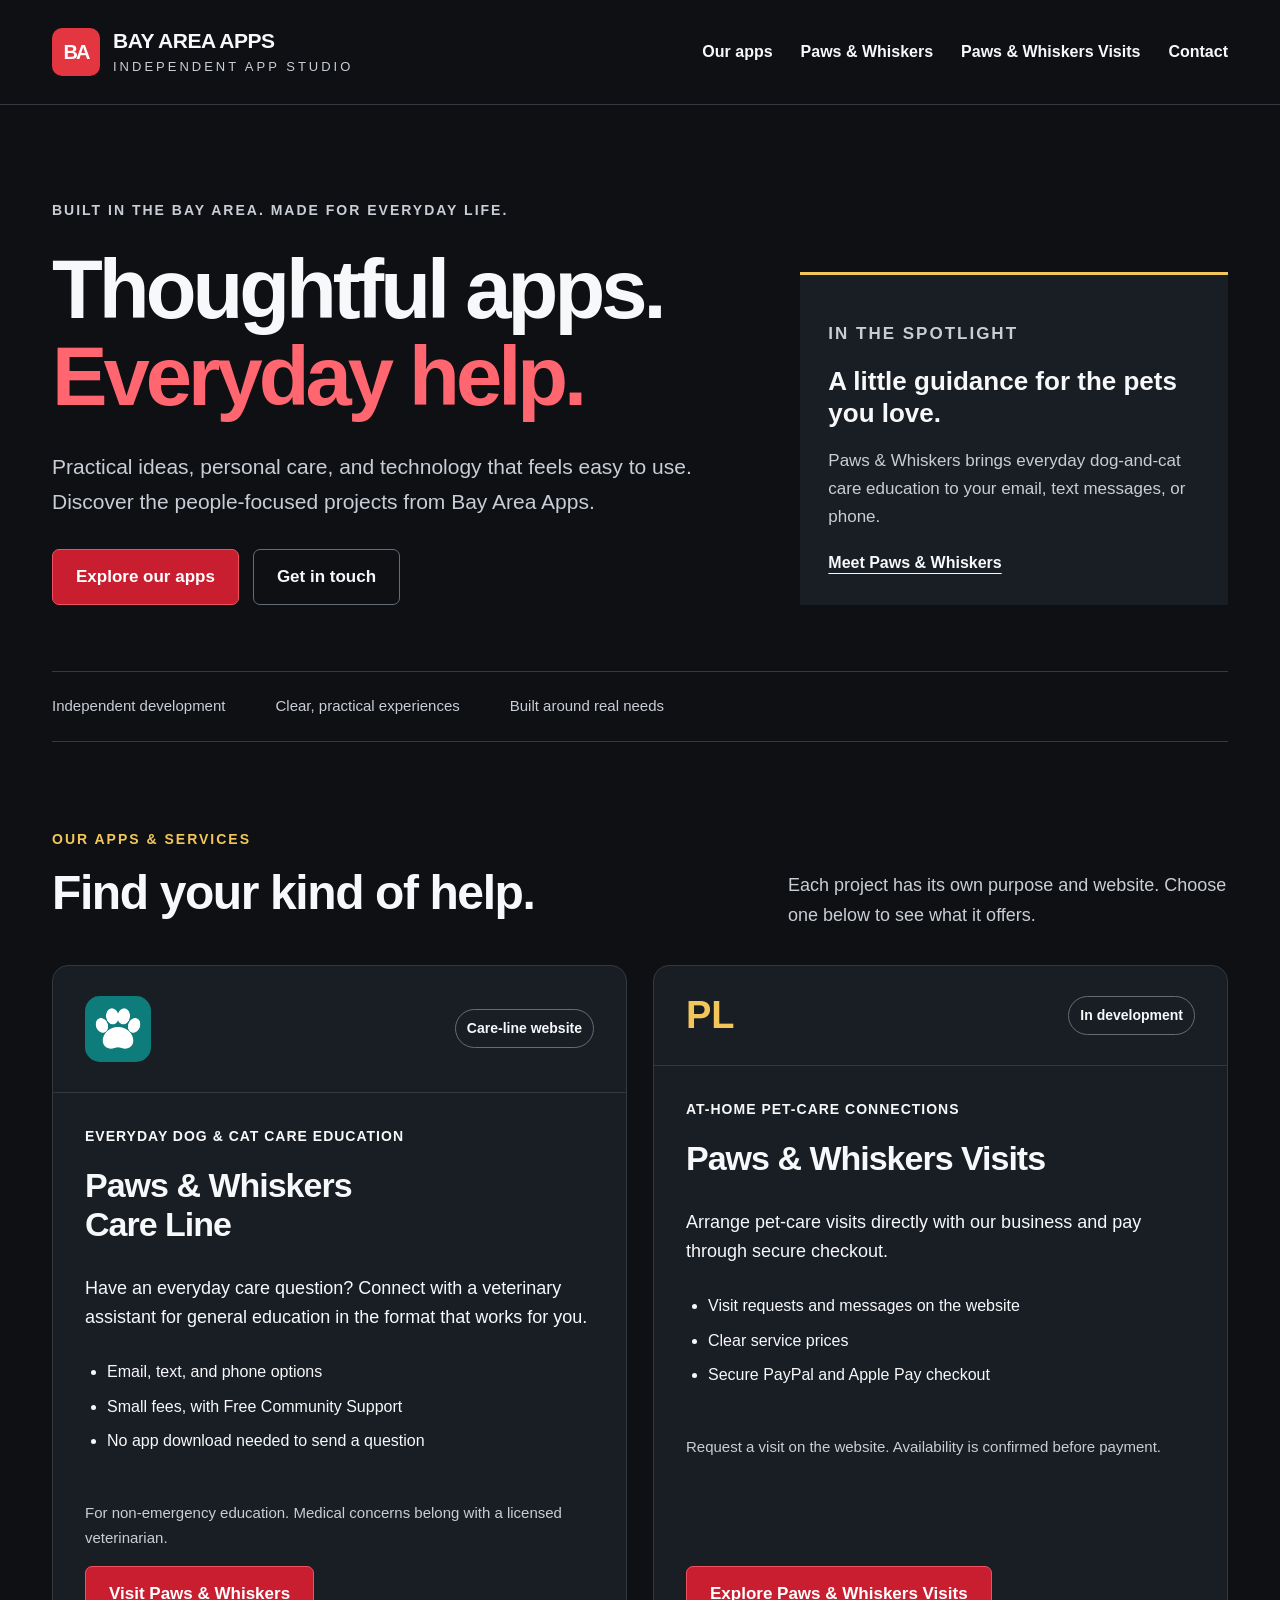
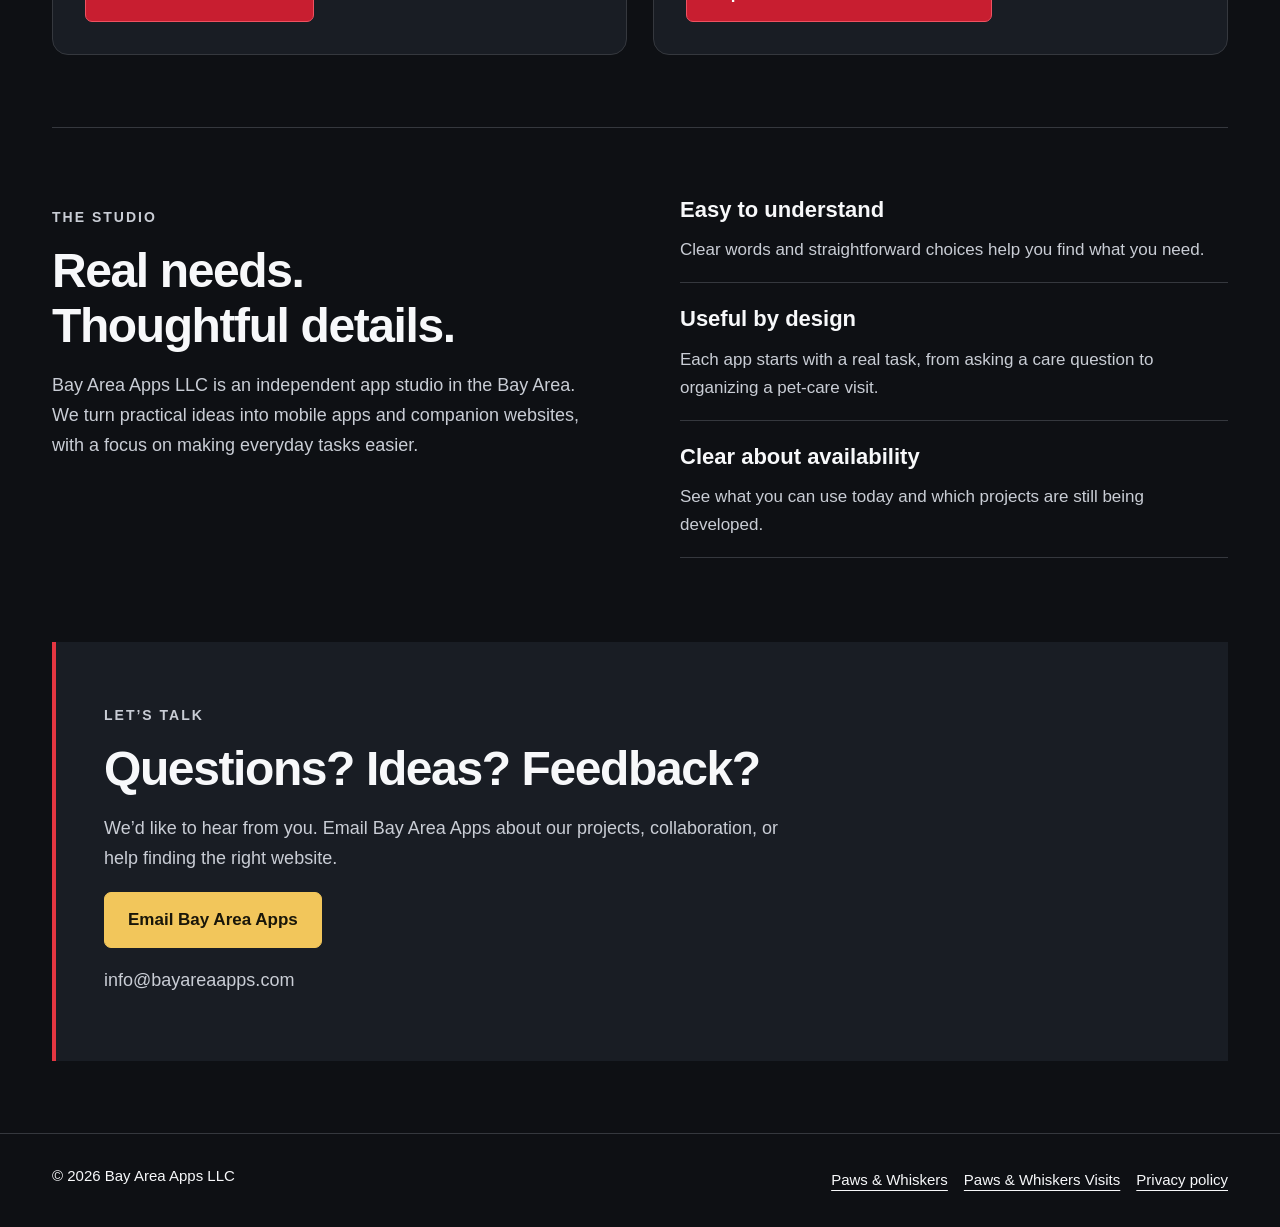
==== index.html @ 67066267 "Theme Paws and Whiskers sites and add private visit requests" ====
<!doctype html>
<html lang="en"><head><meta charset="utf-8"><meta name="viewport" content="width=device-width,initial-scale=1"><title>Bay Area Apps | Thoughtful Apps. Everyday Help.</title><meta name="description" content="Discover Bay Area Apps: Paws & Whiskers Care Line for everyday pet-care education and Paws &amp; Whiskers Visits, our at-home pet-care service."><link rel="canonical" href="https://bayareaapps.com/"><meta property="og:title" content="Bay Area Apps — Thoughtful Apps. Everyday Help."><meta property="og:description" content="Explore Paws & Whiskers Care Line and Paws &amp; Whiskers Visits."><meta property="og:type" content="website"><meta property="og:url" content="https://bayareaapps.com/"><meta name="theme-color" content="#0e1014"><link rel="stylesheet" href="/assets/studio.css"><script async src="https://www.googletagmanager.com/gtag/js?id=AW-16932498498"></script><script>window.dataLayer=window.dataLayer||[];function gtag(){dataLayer.push(arguments);}gtag('js',new Date());gtag('config','AW-16932498498');</script><script async src="https://pagead2.googlesyndication.com/pagead/js/adsbygoogle.js?client=ca-pub-4065093972696595" crossorigin="anonymous"></script><link rel="stylesheet" href="/assets/brand-colors.css"></head>
<body><a class="skip" href="#main">Skip to content</a><header class="top"><div class="container"><nav class="nav" aria-label="Main navigation"><a class="logo" href="/" aria-label="Bay Area Apps home"><span class="mark" aria-hidden="true">BA</span><span>BAY AREA APPS<small>INDEPENDENT APP STUDIO</small></span></a><button class="menu" type="button" aria-expanded="false" aria-controls="main-links">Menu</button><div class="navlinks" id="main-links"><a href="#apps">Our apps</a><a href="/paws-whiskers/">Paws &amp; Whiskers</a><a href="/petassist-local/">Paws &amp; Whiskers Visits</a><a href="#contact">Contact</a></div></nav></div></header>
<main id="main" class="container"><section class="hero"><div><p class="kicker">Built in the Bay Area. Made for everyday life.</p><h1>Thoughtful apps.<br><span>Everyday help.</span></h1><p class="intro">Practical ideas, personal care, and technology that feels easy to use. Discover the people-focused projects from Bay Area Apps.</p><div class="actions"><a class="button" href="#apps">Explore our apps</a><a class="button outline" href="#contact">Get in touch</a></div></div><aside class="hero-note"><p class="kicker">In the spotlight</p><h2>A little guidance for the pets you love.</h2><p>Paws &amp; Whiskers brings everyday dog-and-cat care education to your email, text messages, or phone.</p><a href="/paws-whiskers/">Meet Paws &amp; Whiskers</a></aside></section>
<div class="band" aria-label="Studio focus"><span>Independent development</span><span>Clear, practical experiences</span><span>Built around real needs</span></div>
<section class="section" id="apps"><div class="heading"><div><p class="kicker">Our apps &amp; services</p><h2>Find your kind of help.</h2></div><p>Each project has its own purpose and website. Choose one below to see what it offers.</p></div><div class="projects">
<article class="project"><div class="project-top"><img src="/paws-whiskers-icon.png" alt="" width="66" height="66"><span class="badge">Care-line website</span></div><div class="project-body"><p class="category">Everyday dog &amp; cat care education</p><h3>Paws &amp; Whiskers<br>Care Line</h3><p>Have an everyday care question? Connect with a veterinary assistant for general education in the format that works for you.</p><ul><li>Email, text, and phone options</li><li>Small fees, with Free Community Support</li><li>No app download needed to send a question</li></ul><p class="note">For non-emergency education. Medical concerns belong with a licensed veterinarian.</p><a class="button" href="/paws-whiskers/">Visit Paws &amp; Whiskers</a></div></article>
<article class="project green"><div class="project-top"><span class="project-number" aria-hidden="true">PL</span><span class="badge">In development</span></div><div class="project-body"><p class="category">At-home pet-care connections</p><h3>Paws &amp; Whiskers Visits</h3><p>Arrange pet-care visits directly with our business and pay through secure checkout.</p><ul><li>Visit requests and messages on the website</li><li>Clear service prices</li><li>Secure PayPal and Apple Pay checkout</li></ul><p class="note">Request a visit on the website. Availability is confirmed before payment.</p><a class="button" href="/petassist-local/">Explore Paws &amp; Whiskers Visits</a></div></article>
</div></section>
<section class="about" id="studio"><div><p class="kicker">The studio</p><h2>Real needs.<br>Thoughtful details.</h2><p>Bay Area Apps LLC is an independent app studio in the Bay Area. We turn practical ideas into mobile apps and companion websites, with a focus on making everyday tasks easier.</p></div><div><div class="principle"><h3>Easy to understand</h3><p>Clear words and straightforward choices help you find what you need.</p></div><div class="principle"><h3>Useful by design</h3><p>Each app starts with a real task, from asking a care question to organizing a pet-care visit.</p></div><div class="principle"><h3>Clear about availability</h3><p>See what you can use today and which projects are still being developed.</p></div></div></section>
<section class="contact" id="contact"><p class="kicker">Let’s talk</p><h2>Questions? Ideas? Feedback?</h2><p>We’d like to hear from you. Email Bay Area Apps about our projects, collaboration, or help finding the right website.</p><a class="button light" href="mailto:info@bayareaapps.com">Email Bay Area Apps</a><p>info@bayareaapps.com</p></section></main>
<footer><div class="container foot"><span>© 2026 Bay Area Apps LLC</span><nav aria-label="Footer navigation"><a href="/paws-whiskers/">Paws &amp; Whiskers</a><a href="/petassist-local/">Paws &amp; Whiskers Visits</a><a href="/privacy/">Privacy policy</a></nav></div></footer>
<script>const menu=document.querySelector('.menu'),links=document.querySelector('.navlinks');menu.addEventListener('click',()=>{const open=links.classList.toggle('open');menu.setAttribute('aria-expanded',String(open));});links.addEventListener('click',e=>{if(e.target.closest('a')){links.classList.remove('open');menu.setAttribute('aria-expanded','false');}});document.addEventListener('keydown',e=>{if(e.key==='Escape'&&links.classList.contains('open')){links.classList.remove('open');menu.setAttribute('aria-expanded','false');menu.focus();}});</script></body></html>
---- assets/studio.css ----
*{box-sizing:border-box}html{scroll-behavior:smooth;scroll-padding-top:30px}body{margin:0;background:#0e1014;color:#f7f8fa;font-family:Arial,Helvetica,sans-serif;font-size:18px;line-height:1.65}a{color:inherit;text-underline-offset:5px}a:focus-visible,button:focus-visible{outline:3px solid #f2c65b;outline-offset:5px}button{font:inherit}.skip{position:absolute;top:-100px;left:20px;padding:12px;background:#fff;color:#111;z-index:20}.skip:focus{top:12px}.container{max-width:1240px;margin:auto;padding:0 32px}.top{border-bottom:1px solid #35383e}.nav{display:flex;align-items:center;justify-content:space-between;gap:28px;min-height:104px}.logo{display:flex;align-items:center;gap:13px;text-decoration:none;font-weight:800;font-size:21px;line-height:1.15;letter-spacing:-.5px}.mark{display:grid;place-items:center;background:#e43641;color:white;width:48px;height:48px;border-radius:10px;letter-spacing:-2px;font-size:20px}.logo small{display:block;font-size:13px;font-weight:400;letter-spacing:3px;margin-top:6px;color:#c9cdd5}.navlinks{display:flex;align-items:center;gap:28px}.navlinks a{font-size:16px;font-weight:700;padding:10px 0;text-decoration:none}.navlinks a:hover{text-decoration:underline}.menu{display:none;color:white;border:1px solid #777;background:transparent;border-radius:7px;padding:8px 16px;min-height:48px}.hero{padding:80px 0 66px;display:grid;grid-template-columns:1.6fr 1fr;gap:64px;align-items:end}.kicker{font-size:14px;letter-spacing:2px;text-transform:uppercase;font-weight:700;color:#f2c65b}.hero h1{font-size:clamp(48px,6.5vw,88px);line-height:1.04;letter-spacing:-4px;margin:25px 0 30px;font-weight:800}.hero h1 span{color:#ff6670}.intro{font-size:21px;max-width:670px;color:#c9cdd5}.button{display:inline-flex;justify-content:center;align-items:center;min-height:52px;padding:13px 23px;border-radius:7px;background:#c81e30;color:white;text-decoration:none;font-size:17px;font-weight:700;border:1px solid #ee5261}.button:hover{background:#ac1929}.button.light{background:#f2c65b;border-color:#f2c65b;color:#191609}.button.outline{border-color:#656c79;background:transparent;color:white}.actions{display:flex;flex-wrap:wrap;gap:14px;margin-top:30px}.hero-note{padding:28px;border-top:3px solid #f2c65b;background:#191d24}.hero-note h2{font-size:26px;line-height:1.25;margin:14px 0}.hero-note p{color:#c9cdd5;font-size:17px}.hero-note a{font-size:16px;font-weight:700}.band{display:flex;gap:22px 50px;flex-wrap:wrap;border-top:1px solid #35383e;border-bottom:1px solid #35383e;padding:22px 0;color:#c9cdd5;font-size:15px}.section{padding:72px 0}.heading{display:flex;justify-content:space-between;align-items:end;gap:36px;margin-bottom:34px}.heading h2,.about h2,.contact h2{font-size:clamp(32px,4vw,48px);letter-spacing:-1.4px;line-height:1.15;margin:10px 0}.heading>p{max-width:440px;color:#c9cdd5;font-size:18px;margin:0}.projects{display:grid;grid-template-columns:1fr 1fr;gap:26px}.project{border-radius:16px;overflow:hidden;display:flex;flex-direction:column;color:#172c45;background:#eff5fc;border:1px solid #91a6c1}.project.green{background:#edf7f0;color:#183d32;border-color:#90b5a1}.project-top{padding:30px 32px;display:flex;align-items:center;justify-content:space-between;gap:20px;border-bottom:1px solid #bbcadd}.project-top img{width:66px;height:66px;border-radius:15px}.project-number{font-size:38px;font-weight:800;line-height:1}.badge{font-size:14px;font-weight:700;padding:7px 11px;border:1px solid #8097b2;border-radius:24px}.project-body{padding:32px;display:flex;flex:1;flex-direction:column}.project-body h3{font-size:34px;letter-spacing:-1px;line-height:1.15;margin:0 0 12px}.project-body .category{font-size:14px;font-weight:700;letter-spacing:1px;text-transform:uppercase;margin:0 0 18px}.project-body p{font-size:18px}.project-body ul{padding-left:22px;margin:0 0 24px}.project-body li{margin:8px 0;font-size:16px}.project .button{margin-top:auto;background:#173e66;border-color:#173e66;align-self:flex-start}.project.green .button{background:#195a45;border-color:#195a45}.project .note{font-size:15px}.about{padding:64px 0;border-top:1px solid #35383e;display:grid;grid-template-columns:1fr 1fr;gap:80px}.about p{color:#c9cdd5}.principle{border-bottom:1px solid #35383e;padding:18px 0}.principle:first-child{padding-top:0}.principle h3{margin:0 0 8px;font-size:22px}.principle p{margin:0;font-size:17px}.contact{padding:48px;background:#191d24;border-left:4px solid #e43641;margin:20px 0 72px}.contact p{color:#c9cdd5;max-width:700px}.contact a{overflow-wrap:anywhere}footer{border-top:1px solid #35383e;padding:30px 0;font-size:15px;color:#c9cdd5}.foot{display:flex;justify-content:space-between;gap:24px;flex-wrap:wrap}.foot nav{display:flex;gap:16px;flex-wrap:wrap}.foot a{padding:4px 0}@media(max-width:900px){.hero{grid-template-columns:1fr;gap:28px;padding:50px 0}.hero-note{max-width:620px}.hero h1{letter-spacing:-2px}.heading,.about{display:block}.heading>p{margin-top:18px}.about>div+div{margin-top:32px}.navlinks{gap:16px}.navlinks a{font-size:15px}}@media(max-width:680px){.container{padding:0 22px}.nav{min-height:90px;flex-wrap:wrap;gap:16px;padding:18px 0}.menu{display:block}.navlinks{display:none;width:100%;flex-direction:column;align-items:stretch}.navlinks.open{display:flex}.navlinks a{padding:12px;font-size:18px;border-top:1px solid #35383e}.hero h1{font-size:48px}.intro{font-size:19px}.projects{grid-template-columns:1fr}.heading h2{font-size:36px}.project-top,.project-body{padding:24px}.project-body h3{font-size:30px}.section{padding:48px 0}.contact{padding:28px;margin-bottom:40px}.band{gap:12px 24px}.logo{font-size:19px}.hero-note{padding:24px}.button{width:100%;text-align:center}.foot{display:block}.foot nav{margin-top:18px}}@media(prefers-reduced-motion:reduce){html{scroll-behavior:auto}}@media(forced-colors:active){.button,.project,.hero-note{border:1px solid CanvasText}}
---- assets/brand-colors.css ----
:root{--canvas:#0e1014;--surface:#191d24;--text:#f7f8fa;--muted:#c9cdd5;--stroke:#35383e;--red:#c81e30;--red-light:#ff6670;--gold:#f2c65b}
body{background:var(--canvas);color:var(--text)}header,.top,footer,.section,.availability,.ribbon,.faq-section,.preview-section,.owner-provider,details{border-color:var(--stroke)}header,footer{background:var(--canvas);color:var(--text)}.label,.eyebrow,.kicker,.step,.number,.feature .step{color:var(--gold)}.hero h1 span,.intro-section h1 em{color:var(--red-light)}.brand small,.hero p,.intro-section p,.option p,.faq-section p,.sister p,.feature p,.ribbon,.availability,.note,.phone-mini{color:var(--muted)}.button,.project .button,.project.green .button{background:var(--red);border-color:#ee5261;color:white}.button:hover{background:#ac1929}.button.secondary,.button.outline{background:transparent;color:var(--text);border-color:#656c79}.button.light{background:var(--gold);border-color:var(--gold);color:#191609}.care-card,.hero-card,.feature,.option,.community,.sister,.phone,.phone-panel,.media-box,.flow li,.project,.project.green{background:var(--surface);color:var(--text);border-color:var(--stroke)}.care-card{border:1px solid var(--stroke);border-top:4px solid var(--gold)}.care-card .label{color:var(--gold)}.care-card .note,.care-row,.flow li p,.phone-panel p{color:var(--muted)}.care-row,.route,.project-top{border-color:var(--stroke)}.care-row strong,.route span{color:var(--gold)}.community{border-left:4px solid var(--gold)}.launch{background:var(--surface);color:var(--text);border:1px solid var(--stroke);border-top:4px solid var(--red)}.launch .label{color:var(--gold)}.visual-icon{background:#362a19;color:var(--gold)}.art-frame{border-color:var(--stroke)}.art-tag{background:var(--gold);color:#191609}.flow li .step-count{background:var(--red);color:white}.phone{border-color:var(--stroke);box-shadow:12px 14px 0 #252932}.phone-top{background:var(--stroke)}.phone-tabs button{background:var(--canvas);color:var(--text);border-color:#656c79}.phone-tabs button[aria-pressed=true]{background:var(--red);color:white}.pattern-band{background-image:radial-gradient(#f2c65b25 1.2px,transparent 1.2px)}.option{border-top-color:var(--red-light)}.project .badge{border-color:#656c79}.project.green .project-number,.project-number{color:var(--gold)}.phone-mini{color:var(--muted)!important}a:focus-visible,button:focus-visible,summary:focus-visible,input:focus-visible,select:focus-visible,textarea:focus-visible{outline:3px solid var(--gold);outline-offset:4px}input,select,textarea{font:inherit}button{cursor:pointer}button:disabled{cursor:wait;opacity:.65}
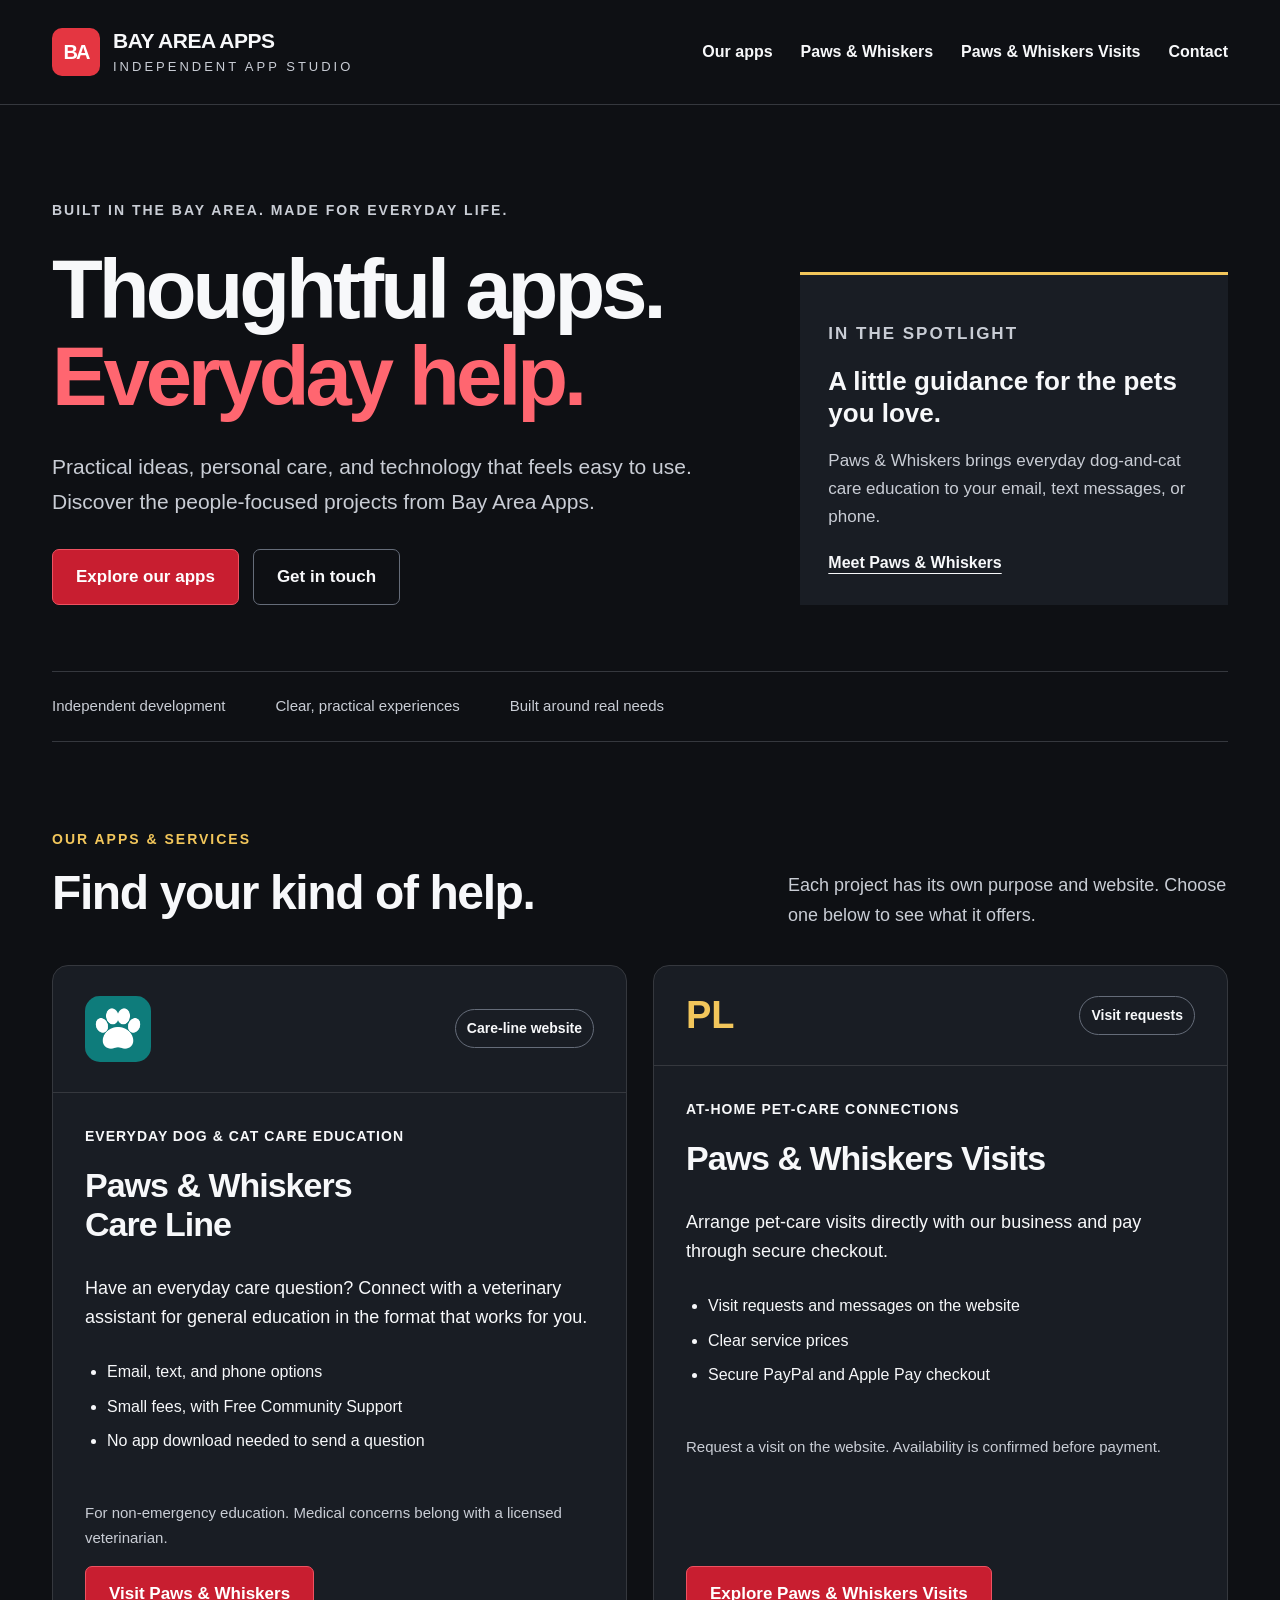
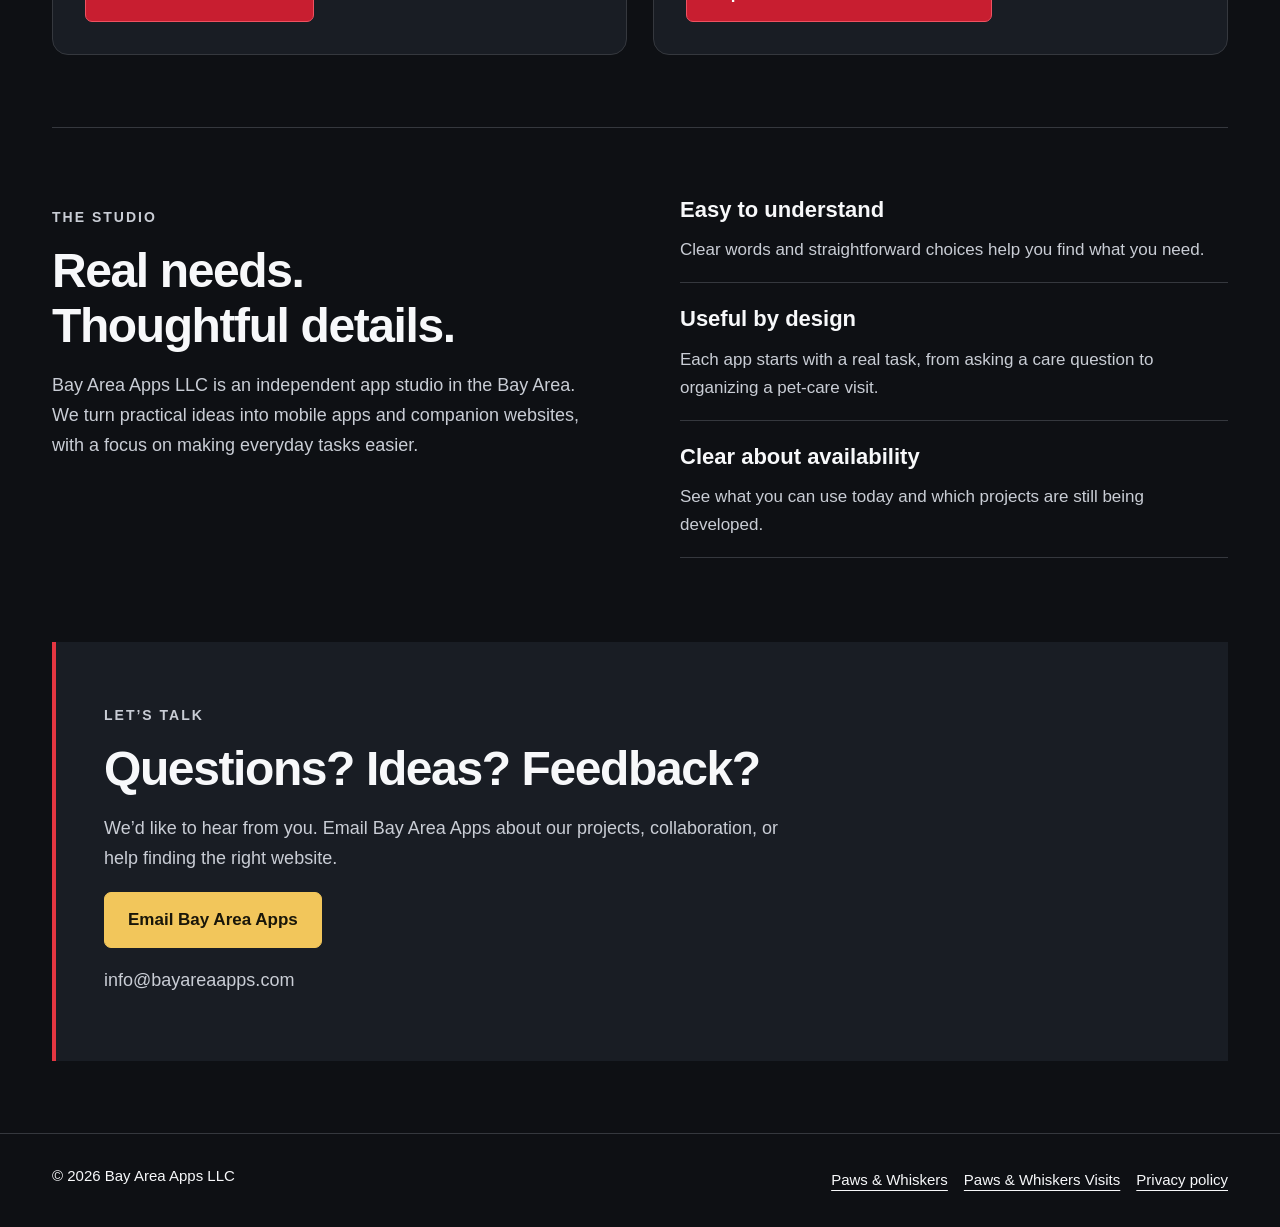
==== commit 537ce7ce: "Give Visits its own pet and home illustration" ====
--- a/index.html
+++ b/index.html
@@ -5,7 +5,7 @@
 <div class="band" aria-label="Studio focus"><span>Independent development</span><span>Clear, practical experiences</span><span>Built around real needs</span></div>
 <section class="section" id="apps"><div class="heading"><div><p class="kicker">Our apps &amp; services</p><h2>Find your kind of help.</h2></div><p>Each project has its own purpose and website. Choose one below to see what it offers.</p></div><div class="projects">
 <article class="project"><div class="project-top"><img src="/paws-whiskers-icon.png" alt="" width="66" height="66"><span class="badge">Care-line website</span></div><div class="project-body"><p class="category">Everyday dog &amp; cat care education</p><h3>Paws &amp; Whiskers<br>Care Line</h3><p>Have an everyday care question? Connect with a veterinary assistant for general education in the format that works for you.</p><ul><li>Email, text, and phone options</li><li>Small fees, with Free Community Support</li><li>No app download needed to send a question</li></ul><p class="note">For non-emergency education. Medical concerns belong with a licensed veterinarian.</p><a class="button" href="/paws-whiskers/">Visit Paws &amp; Whiskers</a></div></article>
-<article class="project green"><div class="project-top"><span class="project-number" aria-hidden="true">PL</span><span class="badge">In development</span></div><div class="project-body"><p class="category">At-home pet-care connections</p><h3>Paws &amp; Whiskers Visits</h3><p>Arrange pet-care visits directly with our business and pay through secure checkout.</p><ul><li>Visit requests and messages on the website</li><li>Clear service prices</li><li>Secure PayPal and Apple Pay checkout</li></ul><p class="note">Request a visit on the website. Availability is confirmed before payment.</p><a class="button" href="/petassist-local/">Explore Paws &amp; Whiskers Visits</a></div></article>
+<article class="project green"><div class="project-top"><span class="project-number" aria-hidden="true">PL</span><span class="badge">Visit requests</span></div><div class="project-body"><p class="category">At-home pet-care connections</p><h3>Paws &amp; Whiskers Visits</h3><p>Arrange pet-care visits directly with our business and pay through secure checkout.</p><ul><li>Visit requests and messages on the website</li><li>Clear service prices</li><li>Secure PayPal and Apple Pay checkout</li></ul><p class="note">Request a visit on the website. Availability is confirmed before payment.</p><a class="button" href="/petassist-local/">Explore Paws &amp; Whiskers Visits</a></div></article>
 </div></section>
 <section class="about" id="studio"><div><p class="kicker">The studio</p><h2>Real needs.<br>Thoughtful details.</h2><p>Bay Area Apps LLC is an independent app studio in the Bay Area. We turn practical ideas into mobile apps and companion websites, with a focus on making everyday tasks easier.</p></div><div><div class="principle"><h3>Easy to understand</h3><p>Clear words and straightforward choices help you find what you need.</p></div><div class="principle"><h3>Useful by design</h3><p>Each app starts with a real task, from asking a care question to organizing a pet-care visit.</p></div><div class="principle"><h3>Clear about availability</h3><p>See what you can use today and which projects are still being developed.</p></div></div></section>
 <section class="contact" id="contact"><p class="kicker">Let’s talk</p><h2>Questions? Ideas? Feedback?</h2><p>We’d like to hear from you. Email Bay Area Apps about our projects, collaboration, or help finding the right website.</p><a class="button light" href="mailto:info@bayareaapps.com">Email Bay Area Apps</a><p>info@bayareaapps.com</p></section></main>
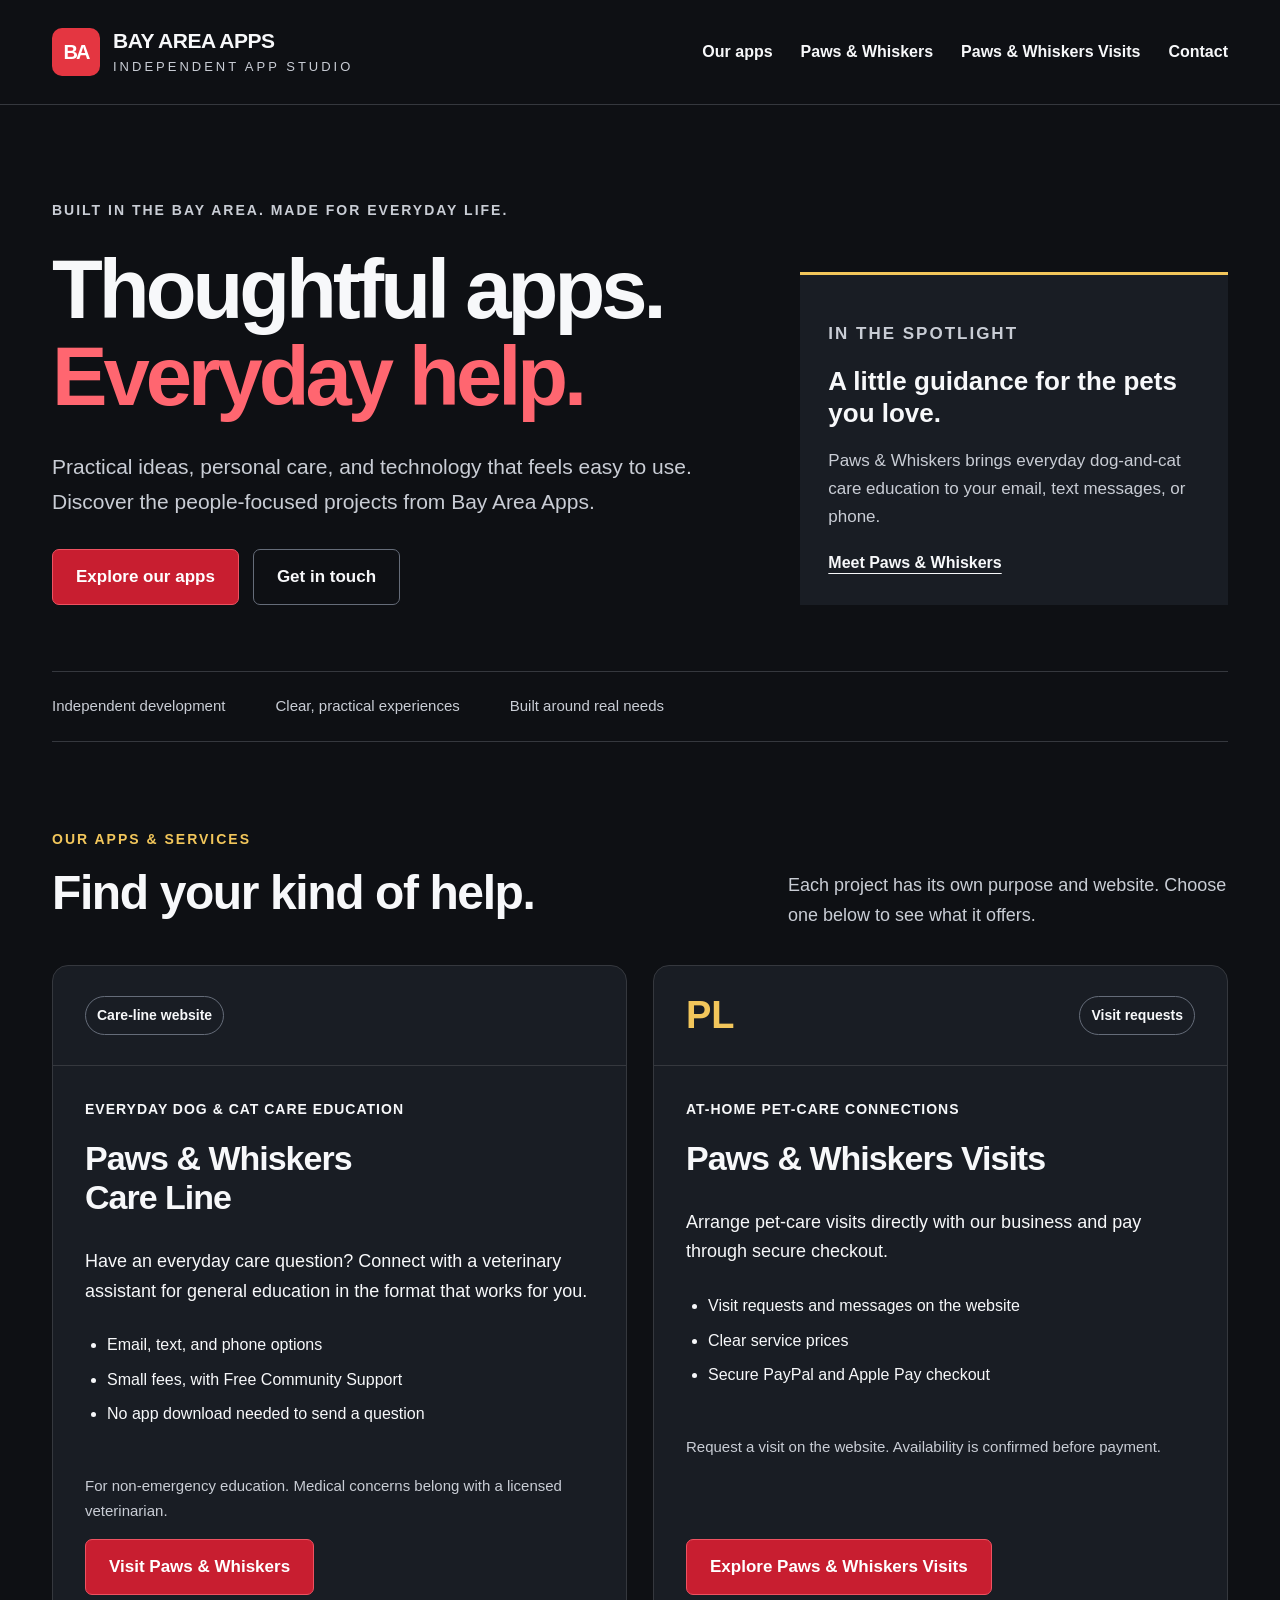
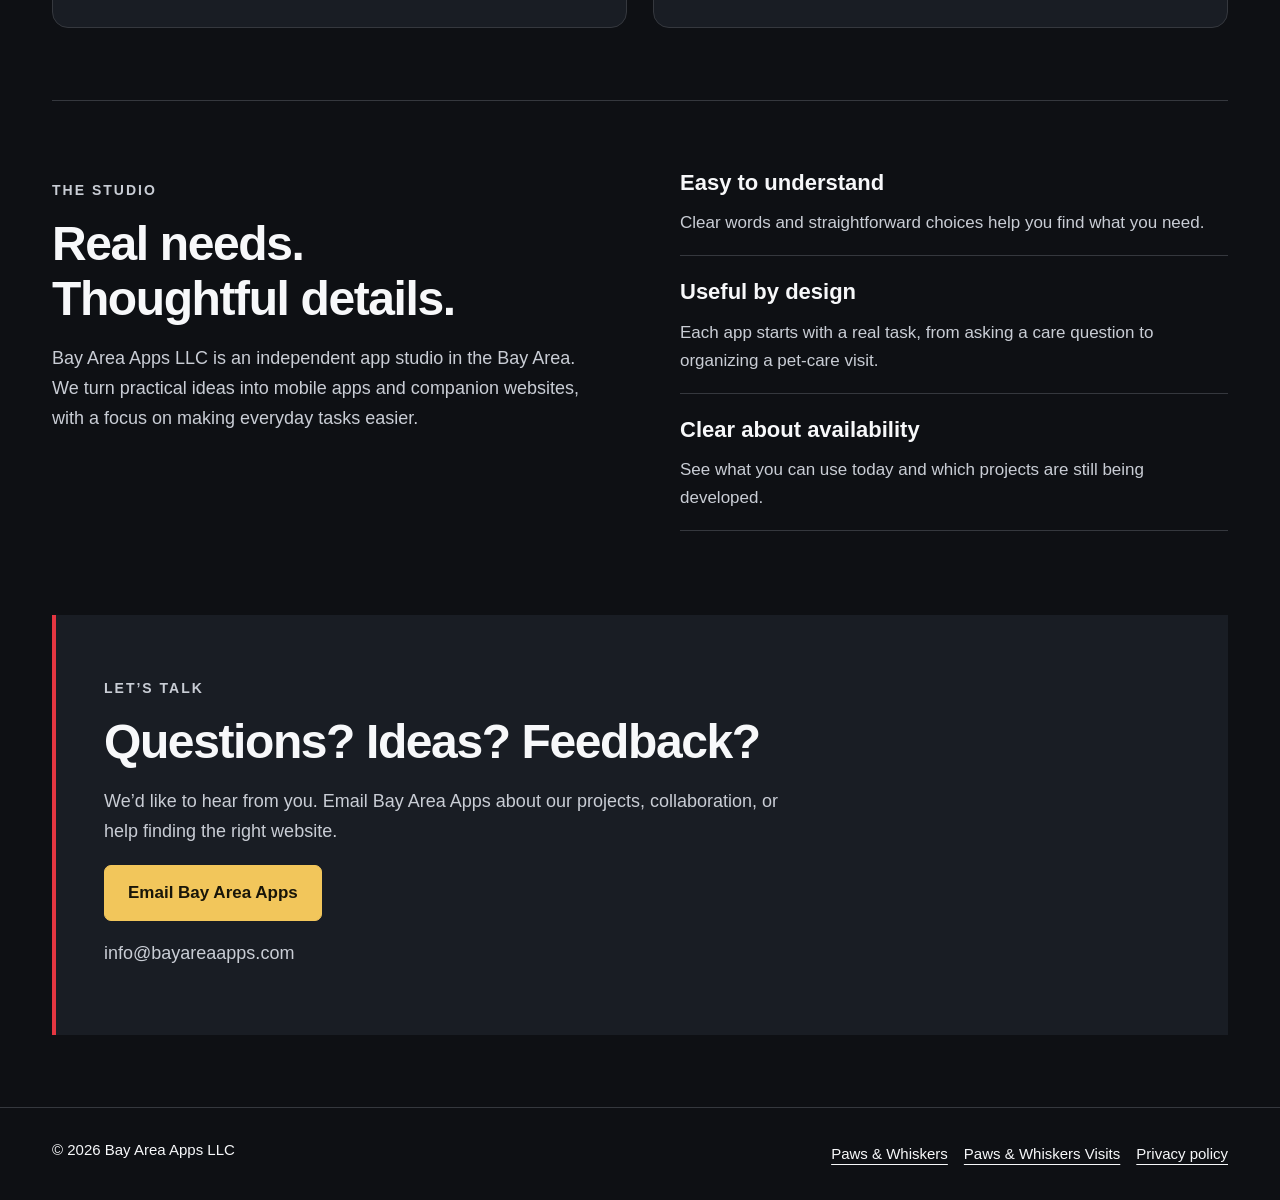
==== commit 93b99cdd: "Remove website artwork and keep text-only pet branding" ====
--- a/index.html
+++ b/index.html
@@ -4,7 +4,7 @@
 <main id="main" class="container"><section class="hero"><div><p class="kicker">Built in the Bay Area. Made for everyday life.</p><h1>Thoughtful apps.<br><span>Everyday help.</span></h1><p class="intro">Practical ideas, personal care, and technology that feels easy to use. Discover the people-focused projects from Bay Area Apps.</p><div class="actions"><a class="button" href="#apps">Explore our apps</a><a class="button outline" href="#contact">Get in touch</a></div></div><aside class="hero-note"><p class="kicker">In the spotlight</p><h2>A little guidance for the pets you love.</h2><p>Paws &amp; Whiskers brings everyday dog-and-cat care education to your email, text messages, or phone.</p><a href="/paws-whiskers/">Meet Paws &amp; Whiskers</a></aside></section>
 <div class="band" aria-label="Studio focus"><span>Independent development</span><span>Clear, practical experiences</span><span>Built around real needs</span></div>
 <section class="section" id="apps"><div class="heading"><div><p class="kicker">Our apps &amp; services</p><h2>Find your kind of help.</h2></div><p>Each project has its own purpose and website. Choose one below to see what it offers.</p></div><div class="projects">
-<article class="project"><div class="project-top"><img src="/paws-whiskers-icon.png" alt="" width="66" height="66"><span class="badge">Care-line website</span></div><div class="project-body"><p class="category">Everyday dog &amp; cat care education</p><h3>Paws &amp; Whiskers<br>Care Line</h3><p>Have an everyday care question? Connect with a veterinary assistant for general education in the format that works for you.</p><ul><li>Email, text, and phone options</li><li>Small fees, with Free Community Support</li><li>No app download needed to send a question</li></ul><p class="note">For non-emergency education. Medical concerns belong with a licensed veterinarian.</p><a class="button" href="/paws-whiskers/">Visit Paws &amp; Whiskers</a></div></article>
+<article class="project"><div class="project-top"><span class="badge">Care-line website</span></div><div class="project-body"><p class="category">Everyday dog &amp; cat care education</p><h3>Paws &amp; Whiskers<br>Care Line</h3><p>Have an everyday care question? Connect with a veterinary assistant for general education in the format that works for you.</p><ul><li>Email, text, and phone options</li><li>Small fees, with Free Community Support</li><li>No app download needed to send a question</li></ul><p class="note">For non-emergency education. Medical concerns belong with a licensed veterinarian.</p><a class="button" href="/paws-whiskers/">Visit Paws &amp; Whiskers</a></div></article>
 <article class="project green"><div class="project-top"><span class="project-number" aria-hidden="true">PL</span><span class="badge">Visit requests</span></div><div class="project-body"><p class="category">At-home pet-care connections</p><h3>Paws &amp; Whiskers Visits</h3><p>Arrange pet-care visits directly with our business and pay through secure checkout.</p><ul><li>Visit requests and messages on the website</li><li>Clear service prices</li><li>Secure PayPal and Apple Pay checkout</li></ul><p class="note">Request a visit on the website. Availability is confirmed before payment.</p><a class="button" href="/petassist-local/">Explore Paws &amp; Whiskers Visits</a></div></article>
 </div></section>
 <section class="about" id="studio"><div><p class="kicker">The studio</p><h2>Real needs.<br>Thoughtful details.</h2><p>Bay Area Apps LLC is an independent app studio in the Bay Area. We turn practical ideas into mobile apps and companion websites, with a focus on making everyday tasks easier.</p></div><div><div class="principle"><h3>Easy to understand</h3><p>Clear words and straightforward choices help you find what you need.</p></div><div class="principle"><h3>Useful by design</h3><p>Each app starts with a real task, from asking a care question to organizing a pet-care visit.</p></div><div class="principle"><h3>Clear about availability</h3><p>See what you can use today and which projects are still being developed.</p></div></div></section>
--- a/assets/brand-colors.css
+++ b/assets/brand-colors.css
@@ -1,2 +1,4 @@
 :root{--canvas:#0e1014;--surface:#191d24;--text:#f7f8fa;--muted:#c9cdd5;--stroke:#35383e;--red:#c81e30;--red-light:#ff6670;--gold:#f2c65b}
 body{background:var(--canvas);color:var(--text)}header,.top,footer,.section,.availability,.ribbon,.faq-section,.preview-section,.owner-provider,details{border-color:var(--stroke)}header,footer{background:var(--canvas);color:var(--text)}.label,.eyebrow,.kicker,.step,.number,.feature .step{color:var(--gold)}.hero h1 span,.intro-section h1 em{color:var(--red-light)}.brand small,.hero p,.intro-section p,.option p,.faq-section p,.sister p,.feature p,.ribbon,.availability,.note,.phone-mini{color:var(--muted)}.button,.project .button,.project.green .button{background:var(--red);border-color:#ee5261;color:white}.button:hover{background:#ac1929}.button.secondary,.button.outline{background:transparent;color:var(--text);border-color:#656c79}.button.light{background:var(--gold);border-color:var(--gold);color:#191609}.care-card,.hero-card,.feature,.option,.community,.sister,.phone,.phone-panel,.media-box,.flow li,.project,.project.green{background:var(--surface);color:var(--text);border-color:var(--stroke)}.care-card{border:1px solid var(--stroke);border-top:4px solid var(--gold)}.care-card .label{color:var(--gold)}.care-card .note,.care-row,.flow li p,.phone-panel p{color:var(--muted)}.care-row,.route,.project-top{border-color:var(--stroke)}.care-row strong,.route span{color:var(--gold)}.community{border-left:4px solid var(--gold)}.launch{background:var(--surface);color:var(--text);border:1px solid var(--stroke);border-top:4px solid var(--red)}.launch .label{color:var(--gold)}.visual-icon{background:#362a19;color:var(--gold)}.art-frame{border-color:var(--stroke)}.art-tag{background:var(--gold);color:#191609}.flow li .step-count{background:var(--red);color:white}.phone{border-color:var(--stroke);box-shadow:12px 14px 0 #252932}.phone-top{background:var(--stroke)}.phone-tabs button{background:var(--canvas);color:var(--text);border-color:#656c79}.phone-tabs button[aria-pressed=true]{background:var(--red);color:white}.pattern-band{background-image:radial-gradient(#f2c65b25 1.2px,transparent 1.2px)}.option{border-top-color:var(--red-light)}.project .badge{border-color:#656c79}.project.green .project-number,.project-number{color:var(--gold)}.phone-mini{color:var(--muted)!important}a:focus-visible,button:focus-visible,summary:focus-visible,input:focus-visible,select:focus-visible,textarea:focus-visible{outline:3px solid var(--gold);outline-offset:4px}input,select,textarea{font:inherit}button{cursor:pointer}button:disabled{cursor:wait;opacity:.65}
+
+.button{max-width:100%;white-space:normal;text-align:center}
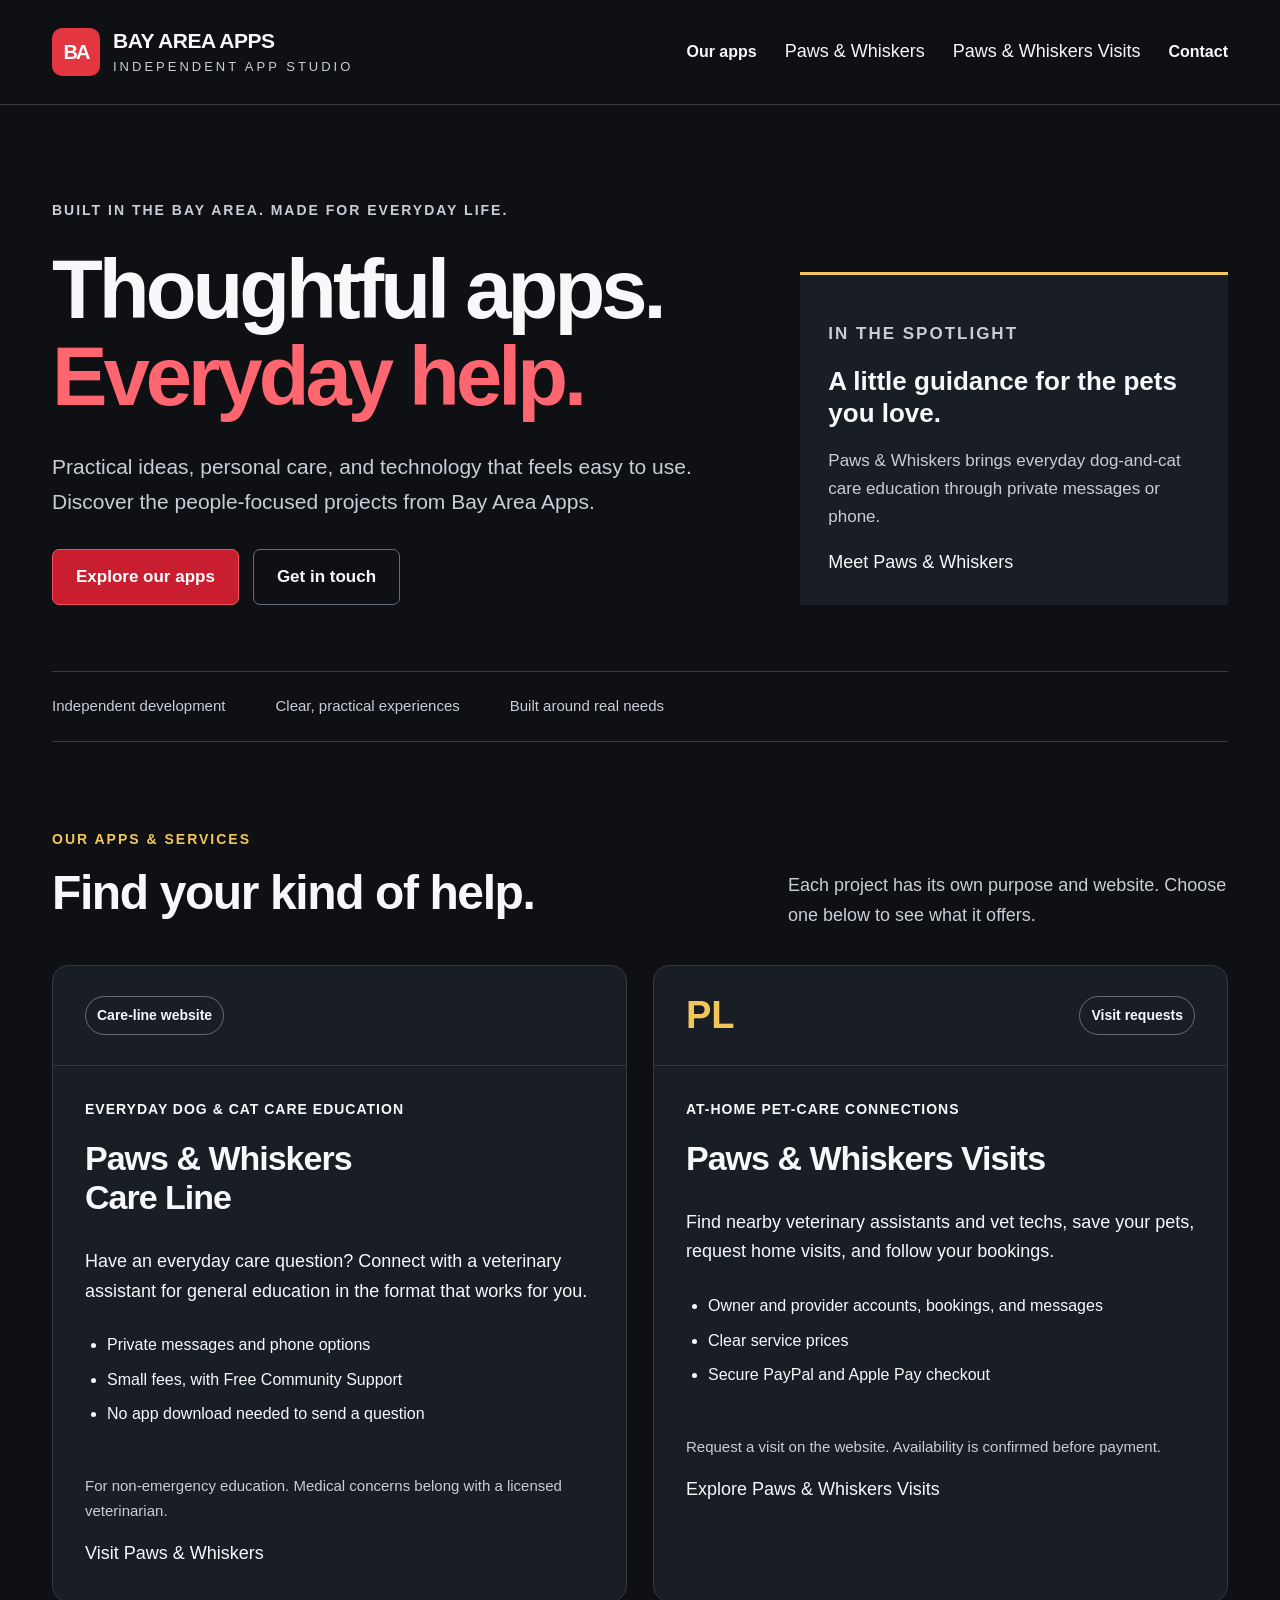
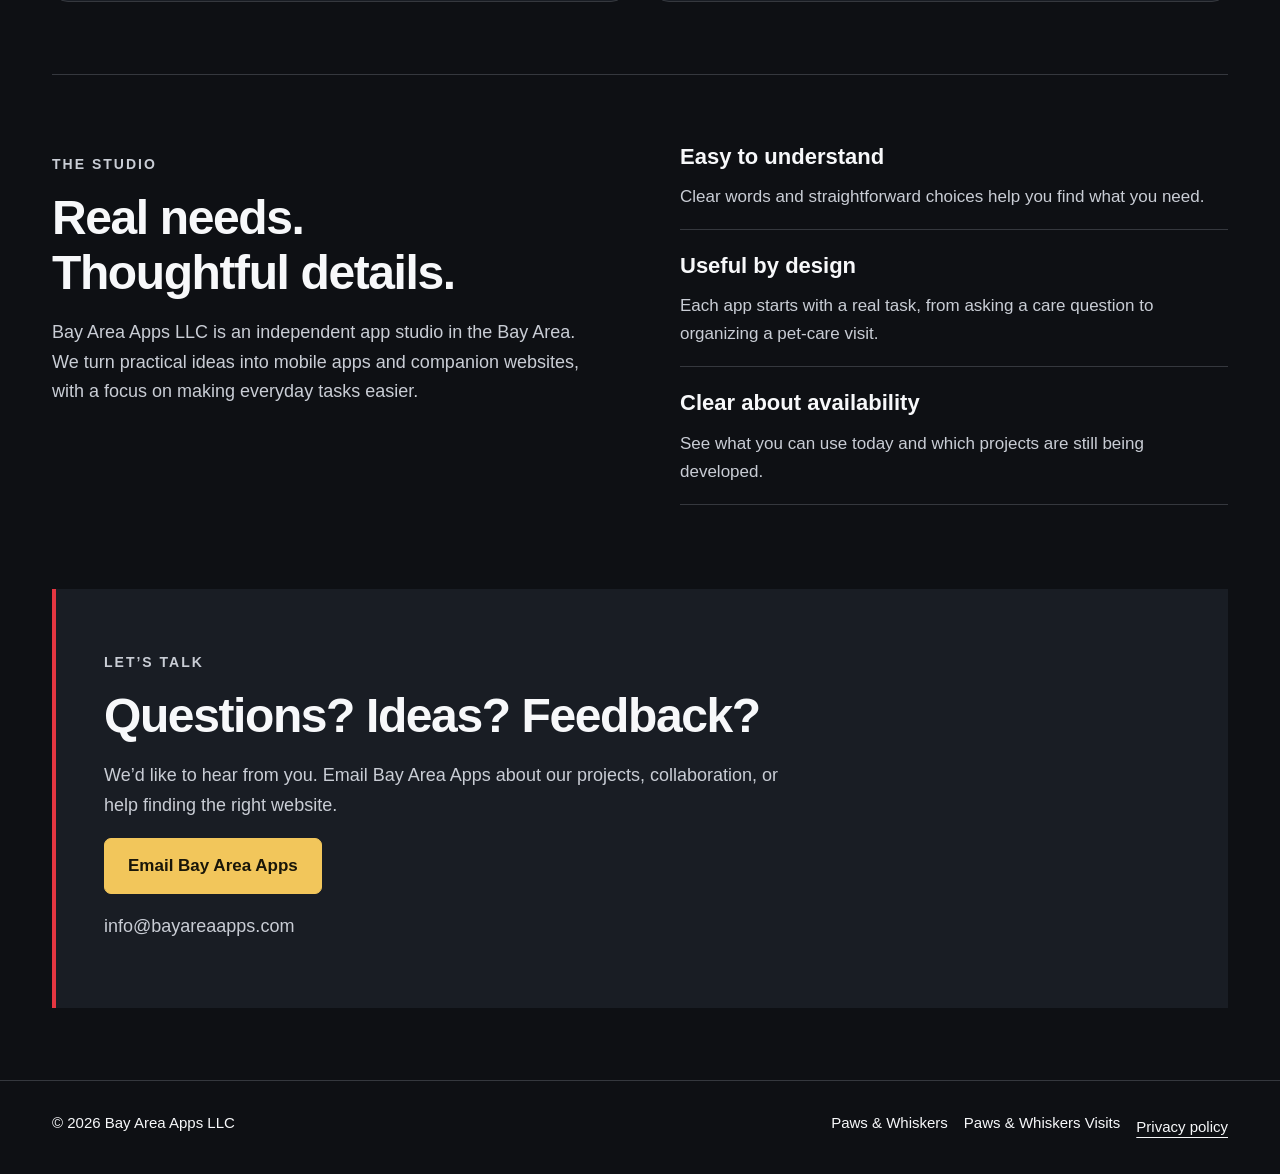
==== commit bce15a9c: "Keep company, Visits and Care Line websites independent" ====
--- a/index.html
+++ b/index.html
@@ -1,13 +1,13 @@
 <!doctype html>
 <html lang="en"><head><meta charset="utf-8"><meta name="viewport" content="width=device-width,initial-scale=1"><title>Bay Area Apps | Thoughtful Apps. Everyday Help.</title><meta name="description" content="Discover Bay Area Apps: Paws & Whiskers Care Line for everyday pet-care education and Paws &amp; Whiskers Visits, our at-home pet-care service."><link rel="canonical" href="https://bayareaapps.com/"><meta property="og:title" content="Bay Area Apps — Thoughtful Apps. Everyday Help."><meta property="og:description" content="Explore Paws & Whiskers Care Line and Paws &amp; Whiskers Visits."><meta property="og:type" content="website"><meta property="og:url" content="https://bayareaapps.com/"><meta name="theme-color" content="#0e1014"><link rel="stylesheet" href="/assets/studio.css"><script async src="https://www.googletagmanager.com/gtag/js?id=AW-16932498498"></script><script>window.dataLayer=window.dataLayer||[];function gtag(){dataLayer.push(arguments);}gtag('js',new Date());gtag('config','AW-16932498498');</script><script async src="https://pagead2.googlesyndication.com/pagead/js/adsbygoogle.js?client=ca-pub-4065093972696595" crossorigin="anonymous"></script><link rel="stylesheet" href="/assets/brand-colors.css"></head>
-<body><a class="skip" href="#main">Skip to content</a><header class="top"><div class="container"><nav class="nav" aria-label="Main navigation"><a class="logo" href="/" aria-label="Bay Area Apps home"><span class="mark" aria-hidden="true">BA</span><span>BAY AREA APPS<small>INDEPENDENT APP STUDIO</small></span></a><button class="menu" type="button" aria-expanded="false" aria-controls="main-links">Menu</button><div class="navlinks" id="main-links"><a href="#apps">Our apps</a><a href="/paws-whiskers/">Paws &amp; Whiskers</a><a href="/petassist-local/">Paws &amp; Whiskers Visits</a><a href="#contact">Contact</a></div></nav></div></header>
-<main id="main" class="container"><section class="hero"><div><p class="kicker">Built in the Bay Area. Made for everyday life.</p><h1>Thoughtful apps.<br><span>Everyday help.</span></h1><p class="intro">Practical ideas, personal care, and technology that feels easy to use. Discover the people-focused projects from Bay Area Apps.</p><div class="actions"><a class="button" href="#apps">Explore our apps</a><a class="button outline" href="#contact">Get in touch</a></div></div><aside class="hero-note"><p class="kicker">In the spotlight</p><h2>A little guidance for the pets you love.</h2><p>Paws &amp; Whiskers brings everyday dog-and-cat care education to your email, text messages, or phone.</p><a href="/paws-whiskers/">Meet Paws &amp; Whiskers</a></aside></section>
+<body><a class="skip" href="#main">Skip to content</a><header class="top"><div class="container"><nav class="nav" aria-label="Main navigation"><a class="logo" href="/" aria-label="Bay Area Apps home"><span class="mark" aria-hidden="true">BA</span><span>BAY AREA APPS<small>INDEPENDENT APP STUDIO</small></span></a><button class="menu" type="button" aria-expanded="false" aria-controls="main-links">Menu</button><div class="navlinks" id="main-links"><a href="#apps">Our apps</a><span>Paws &amp; Whiskers</span><span>Paws &amp; Whiskers Visits</span><a href="#contact">Contact</a></div></nav></div></header>
+<main id="main" class="container"><section class="hero"><div><p class="kicker">Built in the Bay Area. Made for everyday life.</p><h1>Thoughtful apps.<br><span>Everyday help.</span></h1><p class="intro">Practical ideas, personal care, and technology that feels easy to use. Discover the people-focused projects from Bay Area Apps.</p><div class="actions"><a class="button" href="#apps">Explore our apps</a><a class="button outline" href="#contact">Get in touch</a></div></div><aside class="hero-note"><p class="kicker">In the spotlight</p><h2>A little guidance for the pets you love.</h2><p>Paws &amp; Whiskers brings everyday dog-and-cat care education through private messages or phone.</p><span>Meet Paws &amp; Whiskers</span></aside></section>
 <div class="band" aria-label="Studio focus"><span>Independent development</span><span>Clear, practical experiences</span><span>Built around real needs</span></div>
 <section class="section" id="apps"><div class="heading"><div><p class="kicker">Our apps &amp; services</p><h2>Find your kind of help.</h2></div><p>Each project has its own purpose and website. Choose one below to see what it offers.</p></div><div class="projects">
-<article class="project"><div class="project-top"><span class="badge">Care-line website</span></div><div class="project-body"><p class="category">Everyday dog &amp; cat care education</p><h3>Paws &amp; Whiskers<br>Care Line</h3><p>Have an everyday care question? Connect with a veterinary assistant for general education in the format that works for you.</p><ul><li>Email, text, and phone options</li><li>Small fees, with Free Community Support</li><li>No app download needed to send a question</li></ul><p class="note">For non-emergency education. Medical concerns belong with a licensed veterinarian.</p><a class="button" href="/paws-whiskers/">Visit Paws &amp; Whiskers</a></div></article>
-<article class="project green"><div class="project-top"><span class="project-number" aria-hidden="true">PL</span><span class="badge">Visit requests</span></div><div class="project-body"><p class="category">At-home pet-care connections</p><h3>Paws &amp; Whiskers Visits</h3><p>Arrange pet-care visits directly with our business and pay through secure checkout.</p><ul><li>Visit requests and messages on the website</li><li>Clear service prices</li><li>Secure PayPal and Apple Pay checkout</li></ul><p class="note">Request a visit on the website. Availability is confirmed before payment.</p><a class="button" href="/petassist-local/">Explore Paws &amp; Whiskers Visits</a></div></article>
+<article class="project"><div class="project-top"><span class="badge">Care-line website</span></div><div class="project-body"><p class="category">Everyday dog &amp; cat care education</p><h3>Paws &amp; Whiskers<br>Care Line</h3><p>Have an everyday care question? Connect with a veterinary assistant for general education in the format that works for you.</p><ul><li>Private messages and phone options</li><li>Small fees, with Free Community Support</li><li>No app download needed to send a question</li></ul><p class="note">For non-emergency education. Medical concerns belong with a licensed veterinarian.</p><span>Visit Paws &amp; Whiskers</span></div></article>
+<article class="project green"><div class="project-top"><span class="project-number" aria-hidden="true">PL</span><span class="badge">Visit requests</span></div><div class="project-body"><p class="category">At-home pet-care connections</p><h3>Paws &amp; Whiskers Visits</h3><p>Find nearby veterinary assistants and vet techs, save your pets, request home visits, and follow your bookings.</p><ul><li>Owner and provider accounts, bookings, and messages</li><li>Clear service prices</li><li>Secure PayPal and Apple Pay checkout</li></ul><p class="note">Request a visit on the website. Availability is confirmed before payment.</p><span>Explore Paws &amp; Whiskers Visits</span></div></article>
 </div></section>
 <section class="about" id="studio"><div><p class="kicker">The studio</p><h2>Real needs.<br>Thoughtful details.</h2><p>Bay Area Apps LLC is an independent app studio in the Bay Area. We turn practical ideas into mobile apps and companion websites, with a focus on making everyday tasks easier.</p></div><div><div class="principle"><h3>Easy to understand</h3><p>Clear words and straightforward choices help you find what you need.</p></div><div class="principle"><h3>Useful by design</h3><p>Each app starts with a real task, from asking a care question to organizing a pet-care visit.</p></div><div class="principle"><h3>Clear about availability</h3><p>See what you can use today and which projects are still being developed.</p></div></div></section>
 <section class="contact" id="contact"><p class="kicker">Let’s talk</p><h2>Questions? Ideas? Feedback?</h2><p>We’d like to hear from you. Email Bay Area Apps about our projects, collaboration, or help finding the right website.</p><a class="button light" href="mailto:info@bayareaapps.com">Email Bay Area Apps</a><p>info@bayareaapps.com</p></section></main>
-<footer><div class="container foot"><span>© 2026 Bay Area Apps LLC</span><nav aria-label="Footer navigation"><a href="/paws-whiskers/">Paws &amp; Whiskers</a><a href="/petassist-local/">Paws &amp; Whiskers Visits</a><a href="/privacy/">Privacy policy</a></nav></div></footer>
+<footer><div class="container foot"><span>© 2026 Bay Area Apps LLC</span><nav aria-label="Footer navigation"><span>Paws &amp; Whiskers</span><span>Paws &amp; Whiskers Visits</span><a href="/privacy/">Privacy policy</a></nav></div></footer>
 <script>const menu=document.querySelector('.menu'),links=document.querySelector('.navlinks');menu.addEventListener('click',()=>{const open=links.classList.toggle('open');menu.setAttribute('aria-expanded',String(open));});links.addEventListener('click',e=>{if(e.target.closest('a')){links.classList.remove('open');menu.setAttribute('aria-expanded','false');}});document.addEventListener('keydown',e=>{if(e.key==='Escape'&&links.classList.contains('open')){links.classList.remove('open');menu.setAttribute('aria-expanded','false');menu.focus();}});</script></body></html>
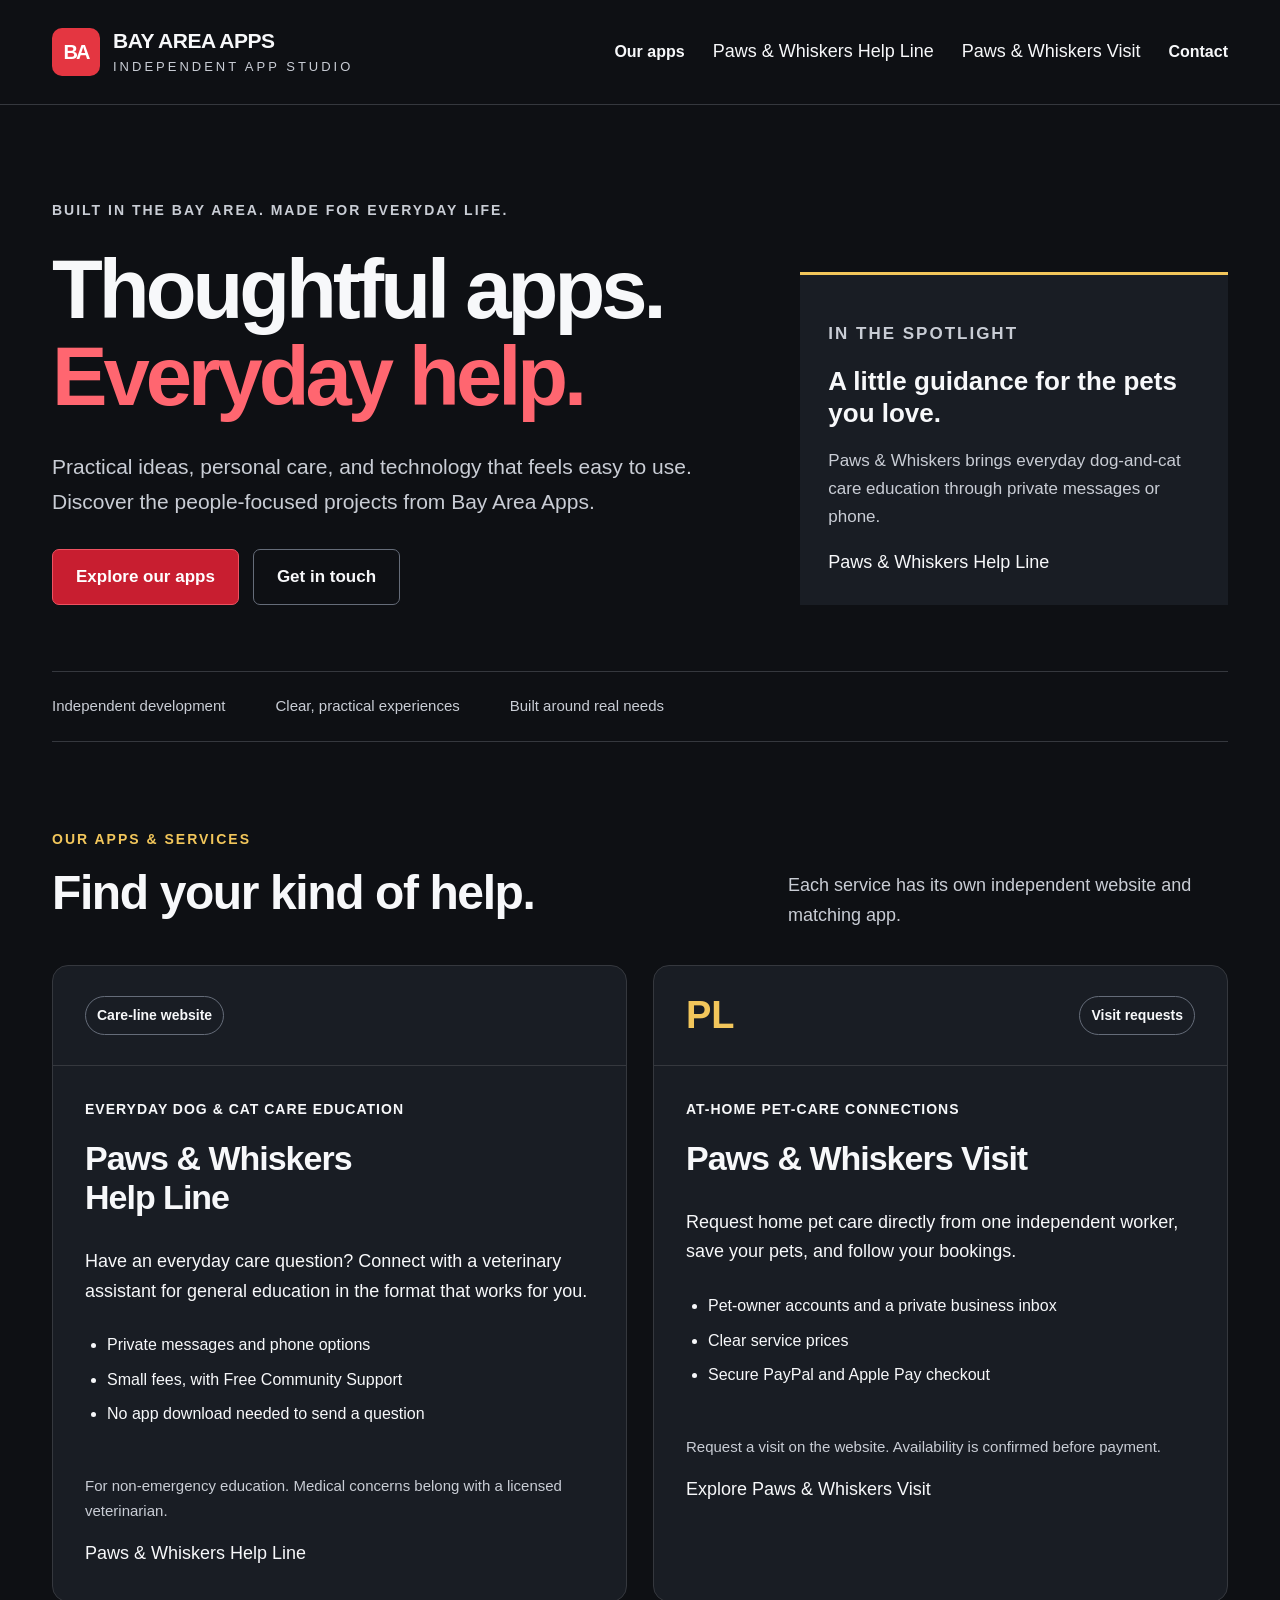
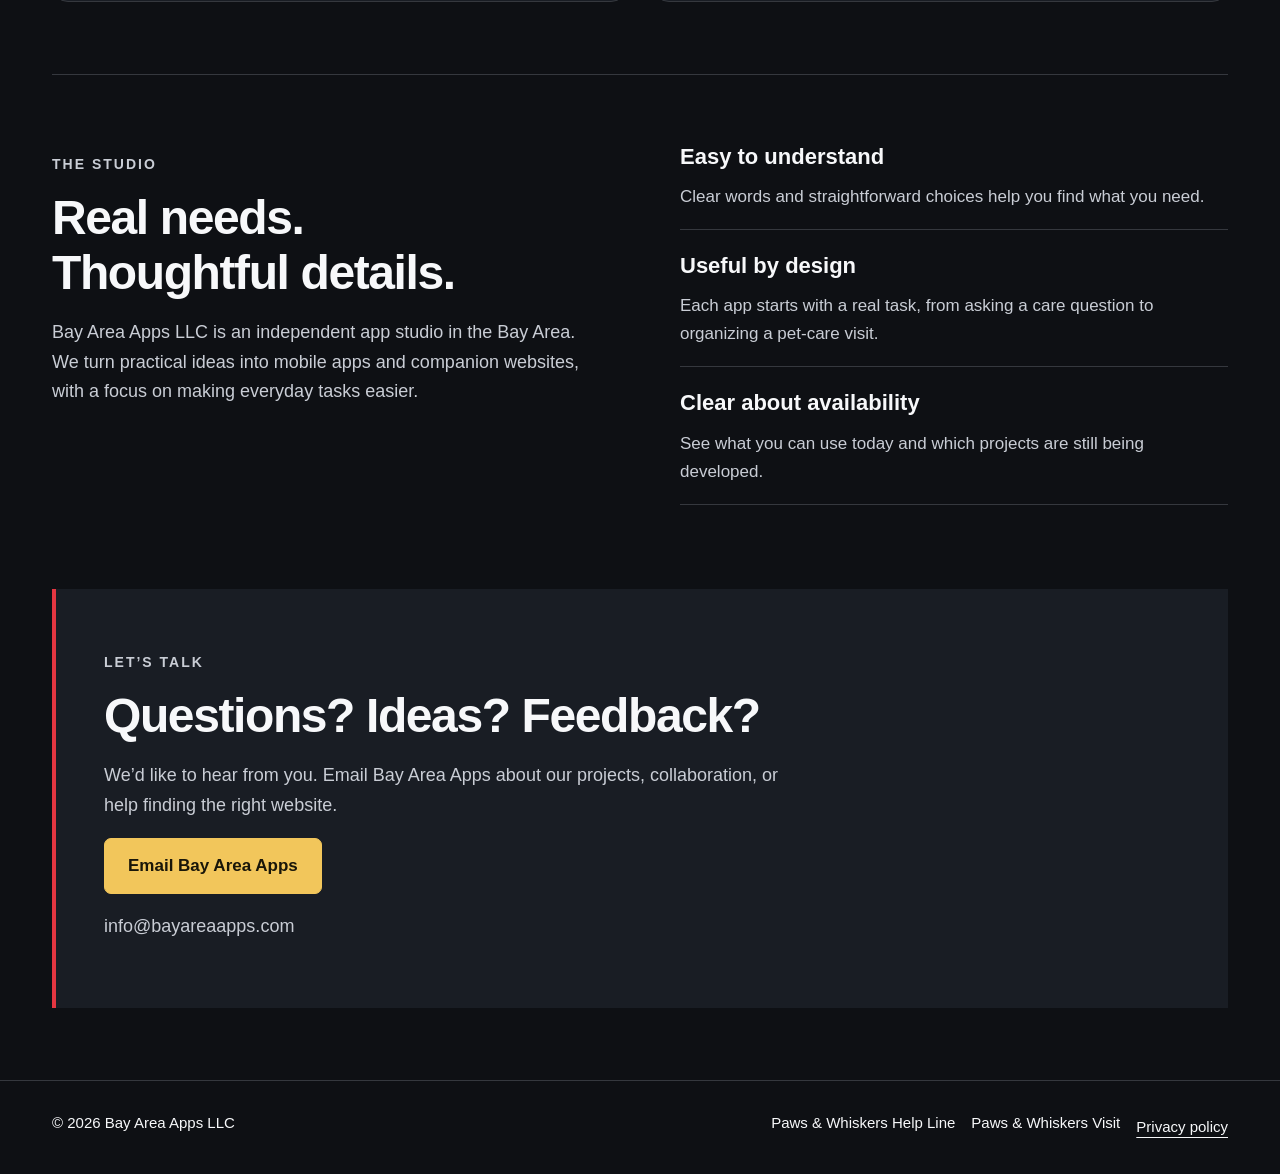
==== commit 92ecfabf: "Reflect independent Visit and Help Line names and sole-worker service" ====
--- a/index.html
+++ b/index.html
@@ -1,13 +1,13 @@
 <!doctype html>
-<html lang="en"><head><meta charset="utf-8"><meta name="viewport" content="width=device-width,initial-scale=1"><title>Bay Area Apps | Thoughtful Apps. Everyday Help.</title><meta name="description" content="Discover Bay Area Apps: Paws & Whiskers Care Line for everyday pet-care education and Paws &amp; Whiskers Visits, our at-home pet-care service."><link rel="canonical" href="https://bayareaapps.com/"><meta property="og:title" content="Bay Area Apps — Thoughtful Apps. Everyday Help."><meta property="og:description" content="Explore Paws & Whiskers Care Line and Paws &amp; Whiskers Visits."><meta property="og:type" content="website"><meta property="og:url" content="https://bayareaapps.com/"><meta name="theme-color" content="#0e1014"><link rel="stylesheet" href="/assets/studio.css"><script async src="https://www.googletagmanager.com/gtag/js?id=AW-16932498498"></script><script>window.dataLayer=window.dataLayer||[];function gtag(){dataLayer.push(arguments);}gtag('js',new Date());gtag('config','AW-16932498498');</script><script async src="https://pagead2.googlesyndication.com/pagead/js/adsbygoogle.js?client=ca-pub-4065093972696595" crossorigin="anonymous"></script><link rel="stylesheet" href="/assets/brand-colors.css"></head>
-<body><a class="skip" href="#main">Skip to content</a><header class="top"><div class="container"><nav class="nav" aria-label="Main navigation"><a class="logo" href="/" aria-label="Bay Area Apps home"><span class="mark" aria-hidden="true">BA</span><span>BAY AREA APPS<small>INDEPENDENT APP STUDIO</small></span></a><button class="menu" type="button" aria-expanded="false" aria-controls="main-links">Menu</button><div class="navlinks" id="main-links"><a href="#apps">Our apps</a><span>Paws &amp; Whiskers</span><span>Paws &amp; Whiskers Visits</span><a href="#contact">Contact</a></div></nav></div></header>
-<main id="main" class="container"><section class="hero"><div><p class="kicker">Built in the Bay Area. Made for everyday life.</p><h1>Thoughtful apps.<br><span>Everyday help.</span></h1><p class="intro">Practical ideas, personal care, and technology that feels easy to use. Discover the people-focused projects from Bay Area Apps.</p><div class="actions"><a class="button" href="#apps">Explore our apps</a><a class="button outline" href="#contact">Get in touch</a></div></div><aside class="hero-note"><p class="kicker">In the spotlight</p><h2>A little guidance for the pets you love.</h2><p>Paws &amp; Whiskers brings everyday dog-and-cat care education through private messages or phone.</p><span>Meet Paws &amp; Whiskers</span></aside></section>
+<html lang="en"><head><meta charset="utf-8"><meta name="viewport" content="width=device-width,initial-scale=1"><title>Bay Area Apps | Thoughtful Apps. Everyday Help.</title><meta name="description" content="Discover Bay Area Apps: Paws & Whiskers Help Line for everyday pet-care education and Paws &amp; Whiskers Visit, our at-home pet-care service."><link rel="canonical" href="https://bayareaapps.com/"><meta property="og:title" content="Bay Area Apps — Thoughtful Apps. Everyday Help."><meta property="og:description" content="Explore Paws & Whiskers Help Line and Paws &amp; Whiskers Visit."><meta property="og:type" content="website"><meta property="og:url" content="https://bayareaapps.com/"><meta name="theme-color" content="#0e1014"><link rel="stylesheet" href="/assets/studio.css"><script async src="https://www.googletagmanager.com/gtag/js?id=AW-16932498498"></script><script>window.dataLayer=window.dataLayer||[];function gtag(){dataLayer.push(arguments);}gtag('js',new Date());gtag('config','AW-16932498498');</script><script async src="https://pagead2.googlesyndication.com/pagead/js/adsbygoogle.js?client=ca-pub-4065093972696595" crossorigin="anonymous"></script><link rel="stylesheet" href="/assets/brand-colors.css"></head>
+<body><a class="skip" href="#main">Skip to content</a><header class="top"><div class="container"><nav class="nav" aria-label="Main navigation"><a class="logo" href="/" aria-label="Bay Area Apps home"><span class="mark" aria-hidden="true">BA</span><span>BAY AREA APPS<small>INDEPENDENT APP STUDIO</small></span></a><button class="menu" type="button" aria-expanded="false" aria-controls="main-links">Menu</button><div class="navlinks" id="main-links"><a href="#apps">Our apps</a><span>Paws &amp; Whiskers Help Line</span><span>Paws &amp; Whiskers Visit</span><a href="#contact">Contact</a></div></nav></div></header>
+<main id="main" class="container"><section class="hero"><div><p class="kicker">Built in the Bay Area. Made for everyday life.</p><h1>Thoughtful apps.<br><span>Everyday help.</span></h1><p class="intro">Practical ideas, personal care, and technology that feels easy to use. Discover the people-focused projects from Bay Area Apps.</p><div class="actions"><a class="button" href="#apps">Explore our apps</a><a class="button outline" href="#contact">Get in touch</a></div></div><aside class="hero-note"><p class="kicker">In the spotlight</p><h2>A little guidance for the pets you love.</h2><p>Paws &amp; Whiskers brings everyday dog-and-cat care education through private messages or phone.</p><span>Paws &amp; Whiskers Help Line</span></aside></section>
 <div class="band" aria-label="Studio focus"><span>Independent development</span><span>Clear, practical experiences</span><span>Built around real needs</span></div>
-<section class="section" id="apps"><div class="heading"><div><p class="kicker">Our apps &amp; services</p><h2>Find your kind of help.</h2></div><p>Each project has its own purpose and website. Choose one below to see what it offers.</p></div><div class="projects">
-<article class="project"><div class="project-top"><span class="badge">Care-line website</span></div><div class="project-body"><p class="category">Everyday dog &amp; cat care education</p><h3>Paws &amp; Whiskers<br>Care Line</h3><p>Have an everyday care question? Connect with a veterinary assistant for general education in the format that works for you.</p><ul><li>Private messages and phone options</li><li>Small fees, with Free Community Support</li><li>No app download needed to send a question</li></ul><p class="note">For non-emergency education. Medical concerns belong with a licensed veterinarian.</p><span>Visit Paws &amp; Whiskers</span></div></article>
-<article class="project green"><div class="project-top"><span class="project-number" aria-hidden="true">PL</span><span class="badge">Visit requests</span></div><div class="project-body"><p class="category">At-home pet-care connections</p><h3>Paws &amp; Whiskers Visits</h3><p>Find nearby veterinary assistants and vet techs, save your pets, request home visits, and follow your bookings.</p><ul><li>Owner and provider accounts, bookings, and messages</li><li>Clear service prices</li><li>Secure PayPal and Apple Pay checkout</li></ul><p class="note">Request a visit on the website. Availability is confirmed before payment.</p><span>Explore Paws &amp; Whiskers Visits</span></div></article>
+<section class="section" id="apps"><div class="heading"><div><p class="kicker">Our apps &amp; services</p><h2>Find your kind of help.</h2></div><p>Each service has its own independent website and matching app.</p></div><div class="projects">
+<article class="project"><div class="project-top"><span class="badge">Care-line website</span></div><div class="project-body"><p class="category">Everyday dog &amp; cat care education</p><h3>Paws &amp; Whiskers<br>Help Line</h3><p>Have an everyday care question? Connect with a veterinary assistant for general education in the format that works for you.</p><ul><li>Private messages and phone options</li><li>Small fees, with Free Community Support</li><li>No app download needed to send a question</li></ul><p class="note">For non-emergency education. Medical concerns belong with a licensed veterinarian.</p><span>Paws &amp; Whiskers Help Line</span></div></article>
+<article class="project green"><div class="project-top"><span class="project-number" aria-hidden="true">PL</span><span class="badge">Visit requests</span></div><div class="project-body"><p class="category">At-home pet-care connections</p><h3>Paws &amp; Whiskers Visit</h3><p>Request home pet care directly from one independent worker, save your pets, and follow your bookings.</p><ul><li>Pet-owner accounts and a private business inbox</li><li>Clear service prices</li><li>Secure PayPal and Apple Pay checkout</li></ul><p class="note">Request a visit on the website. Availability is confirmed before payment.</p><span>Explore Paws &amp; Whiskers Visit</span></div></article>
 </div></section>
 <section class="about" id="studio"><div><p class="kicker">The studio</p><h2>Real needs.<br>Thoughtful details.</h2><p>Bay Area Apps LLC is an independent app studio in the Bay Area. We turn practical ideas into mobile apps and companion websites, with a focus on making everyday tasks easier.</p></div><div><div class="principle"><h3>Easy to understand</h3><p>Clear words and straightforward choices help you find what you need.</p></div><div class="principle"><h3>Useful by design</h3><p>Each app starts with a real task, from asking a care question to organizing a pet-care visit.</p></div><div class="principle"><h3>Clear about availability</h3><p>See what you can use today and which projects are still being developed.</p></div></div></section>
 <section class="contact" id="contact"><p class="kicker">Let’s talk</p><h2>Questions? Ideas? Feedback?</h2><p>We’d like to hear from you. Email Bay Area Apps about our projects, collaboration, or help finding the right website.</p><a class="button light" href="mailto:info@bayareaapps.com">Email Bay Area Apps</a><p>info@bayareaapps.com</p></section></main>
-<footer><div class="container foot"><span>© 2026 Bay Area Apps LLC</span><nav aria-label="Footer navigation"><span>Paws &amp; Whiskers</span><span>Paws &amp; Whiskers Visits</span><a href="/privacy/">Privacy policy</a></nav></div></footer>
+<footer><div class="container foot"><span>© 2026 Bay Area Apps LLC</span><nav aria-label="Footer navigation"><span>Paws &amp; Whiskers Help Line</span><span>Paws &amp; Whiskers Visit</span><a href="/privacy/">Privacy policy</a></nav></div></footer>
 <script>const menu=document.querySelector('.menu'),links=document.querySelector('.navlinks');menu.addEventListener('click',()=>{const open=links.classList.toggle('open');menu.setAttribute('aria-expanded',String(open));});links.addEventListener('click',e=>{if(e.target.closest('a')){links.classList.remove('open');menu.setAttribute('aria-expanded','false');}});document.addEventListener('keydown',e=>{if(e.key==='Escape'&&links.classList.contains('open')){links.classList.remove('open');menu.setAttribute('aria-expanded','false');menu.focus();}});</script></body></html>
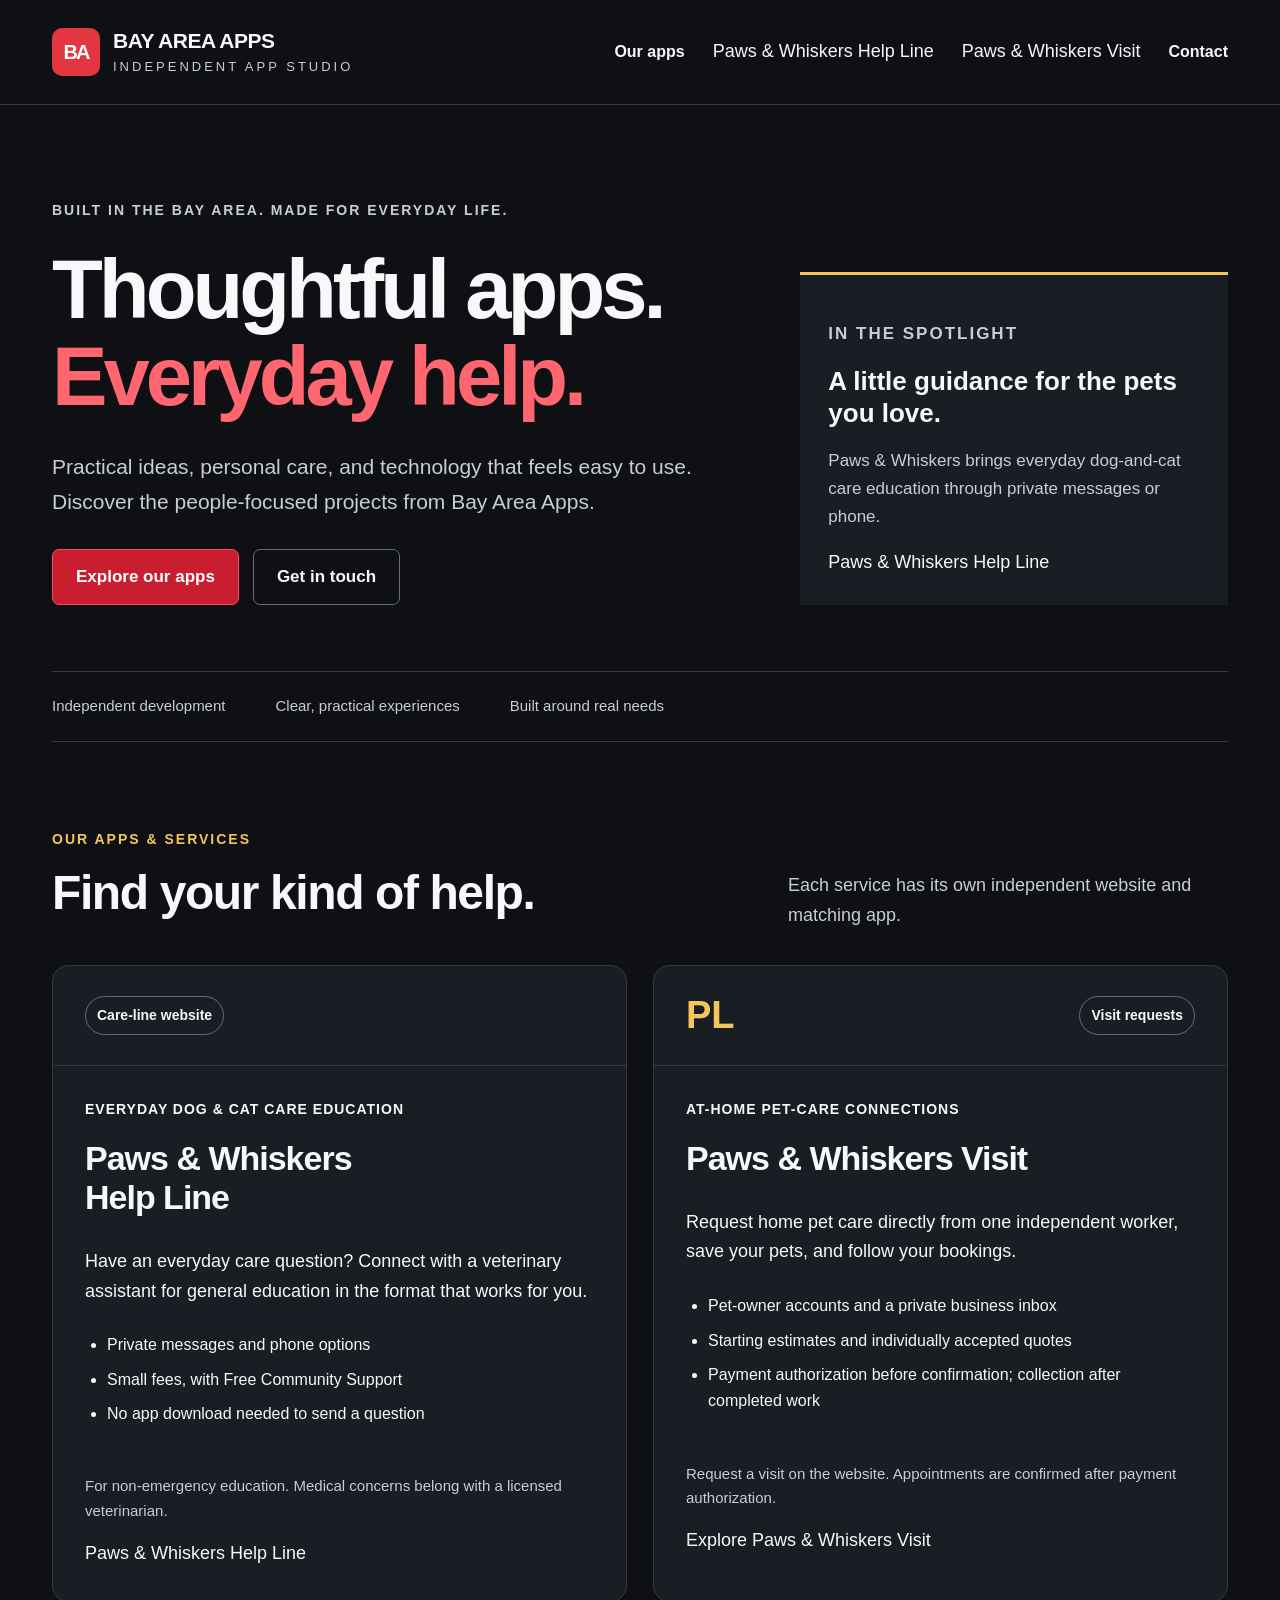
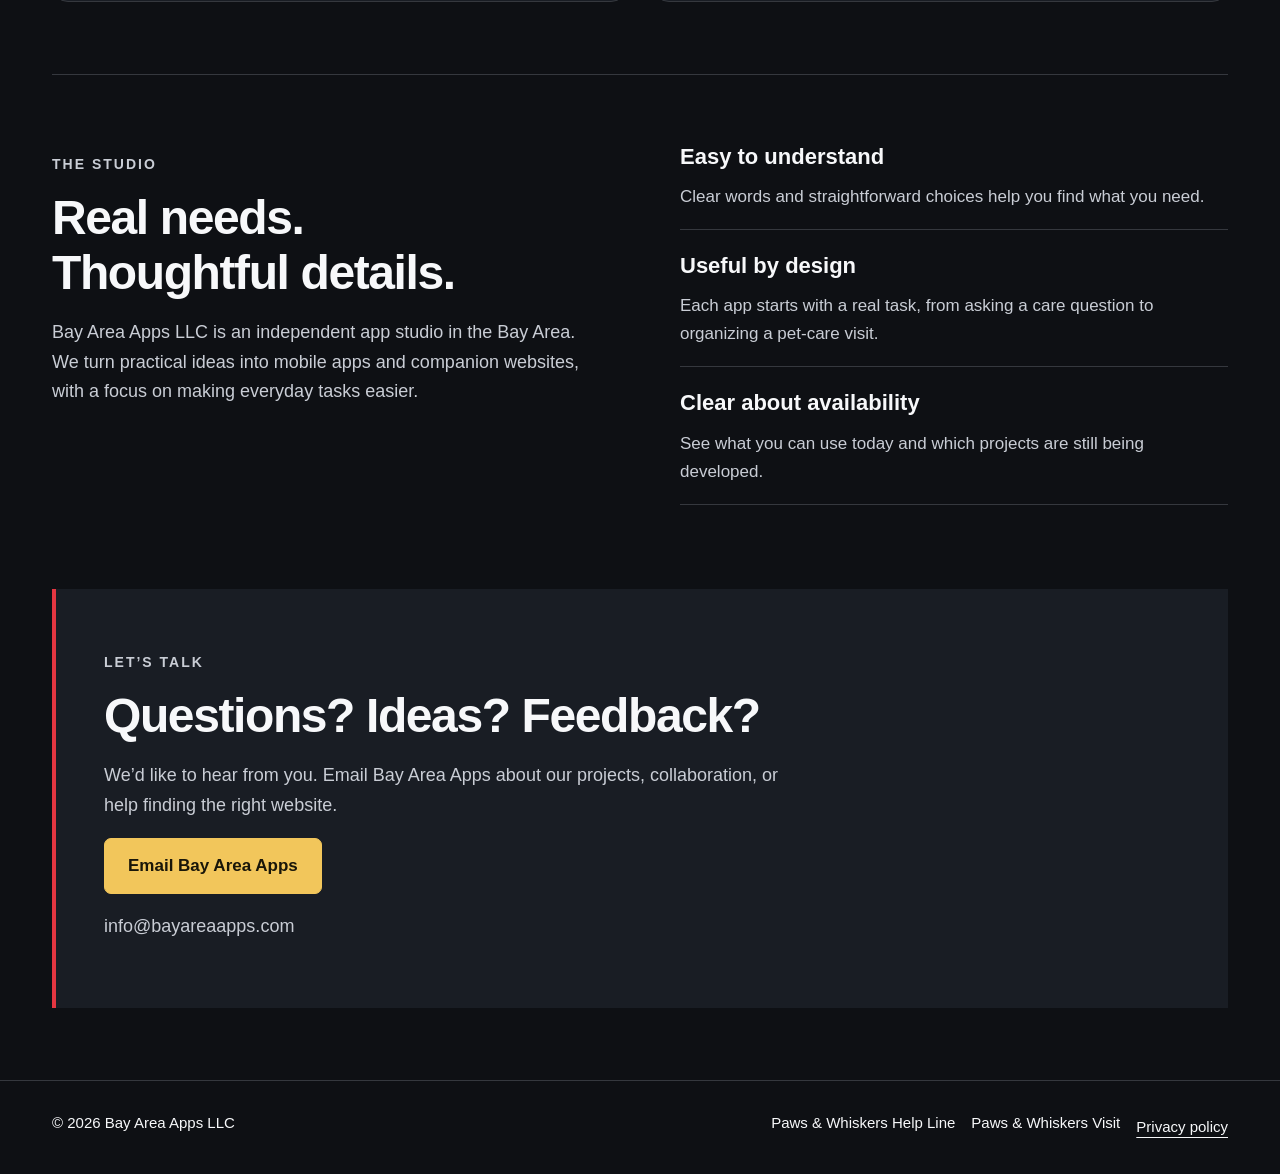
==== commit 7908c818: "Link the updated Visits customer site and align payment policy summaries" ====
--- a/index.html
+++ b/index.html
@@ -5,7 +5,7 @@
 <div class="band" aria-label="Studio focus"><span>Independent development</span><span>Clear, practical experiences</span><span>Built around real needs</span></div>
 <section class="section" id="apps"><div class="heading"><div><p class="kicker">Our apps &amp; services</p><h2>Find your kind of help.</h2></div><p>Each service has its own independent website and matching app.</p></div><div class="projects">
 <article class="project"><div class="project-top"><span class="badge">Care-line website</span></div><div class="project-body"><p class="category">Everyday dog &amp; cat care education</p><h3>Paws &amp; Whiskers<br>Help Line</h3><p>Have an everyday care question? Connect with a veterinary assistant for general education in the format that works for you.</p><ul><li>Private messages and phone options</li><li>Small fees, with Free Community Support</li><li>No app download needed to send a question</li></ul><p class="note">For non-emergency education. Medical concerns belong with a licensed veterinarian.</p><span>Paws &amp; Whiskers Help Line</span></div></article>
-<article class="project green"><div class="project-top"><span class="project-number" aria-hidden="true">PL</span><span class="badge">Visit requests</span></div><div class="project-body"><p class="category">At-home pet-care connections</p><h3>Paws &amp; Whiskers Visit</h3><p>Request home pet care directly from one independent worker, save your pets, and follow your bookings.</p><ul><li>Pet-owner accounts and a private business inbox</li><li>Clear service prices</li><li>Secure PayPal and Apple Pay checkout</li></ul><p class="note">Request a visit on the website. Availability is confirmed before payment.</p><span>Explore Paws &amp; Whiskers Visit</span></div></article>
+<article class="project green"><div class="project-top"><span class="project-number" aria-hidden="true">PL</span><span class="badge">Visit requests</span></div><div class="project-body"><p class="category">At-home pet-care connections</p><h3>Paws &amp; Whiskers Visit</h3><p>Request home pet care directly from one independent worker, save your pets, and follow your bookings.</p><ul><li>Pet-owner accounts and a private business inbox</li><li>Starting estimates and individually accepted quotes</li><li>Payment authorization before confirmation; collection after completed work</li></ul><p class="note">Request a visit on the website. Appointments are confirmed after payment authorization.</p><span>Explore Paws &amp; Whiskers Visit</span></div></article>
 </div></section>
 <section class="about" id="studio"><div><p class="kicker">The studio</p><h2>Real needs.<br>Thoughtful details.</h2><p>Bay Area Apps LLC is an independent app studio in the Bay Area. We turn practical ideas into mobile apps and companion websites, with a focus on making everyday tasks easier.</p></div><div><div class="principle"><h3>Easy to understand</h3><p>Clear words and straightforward choices help you find what you need.</p></div><div class="principle"><h3>Useful by design</h3><p>Each app starts with a real task, from asking a care question to organizing a pet-care visit.</p></div><div class="principle"><h3>Clear about availability</h3><p>See what you can use today and which projects are still being developed.</p></div></div></section>
 <section class="contact" id="contact"><p class="kicker">Let’s talk</p><h2>Questions? Ideas? Feedback?</h2><p>We’d like to hear from you. Email Bay Area Apps about our projects, collaboration, or help finding the right website.</p><a class="button light" href="mailto:info@bayareaapps.com">Email Bay Area Apps</a><p>info@bayareaapps.com</p></section></main>
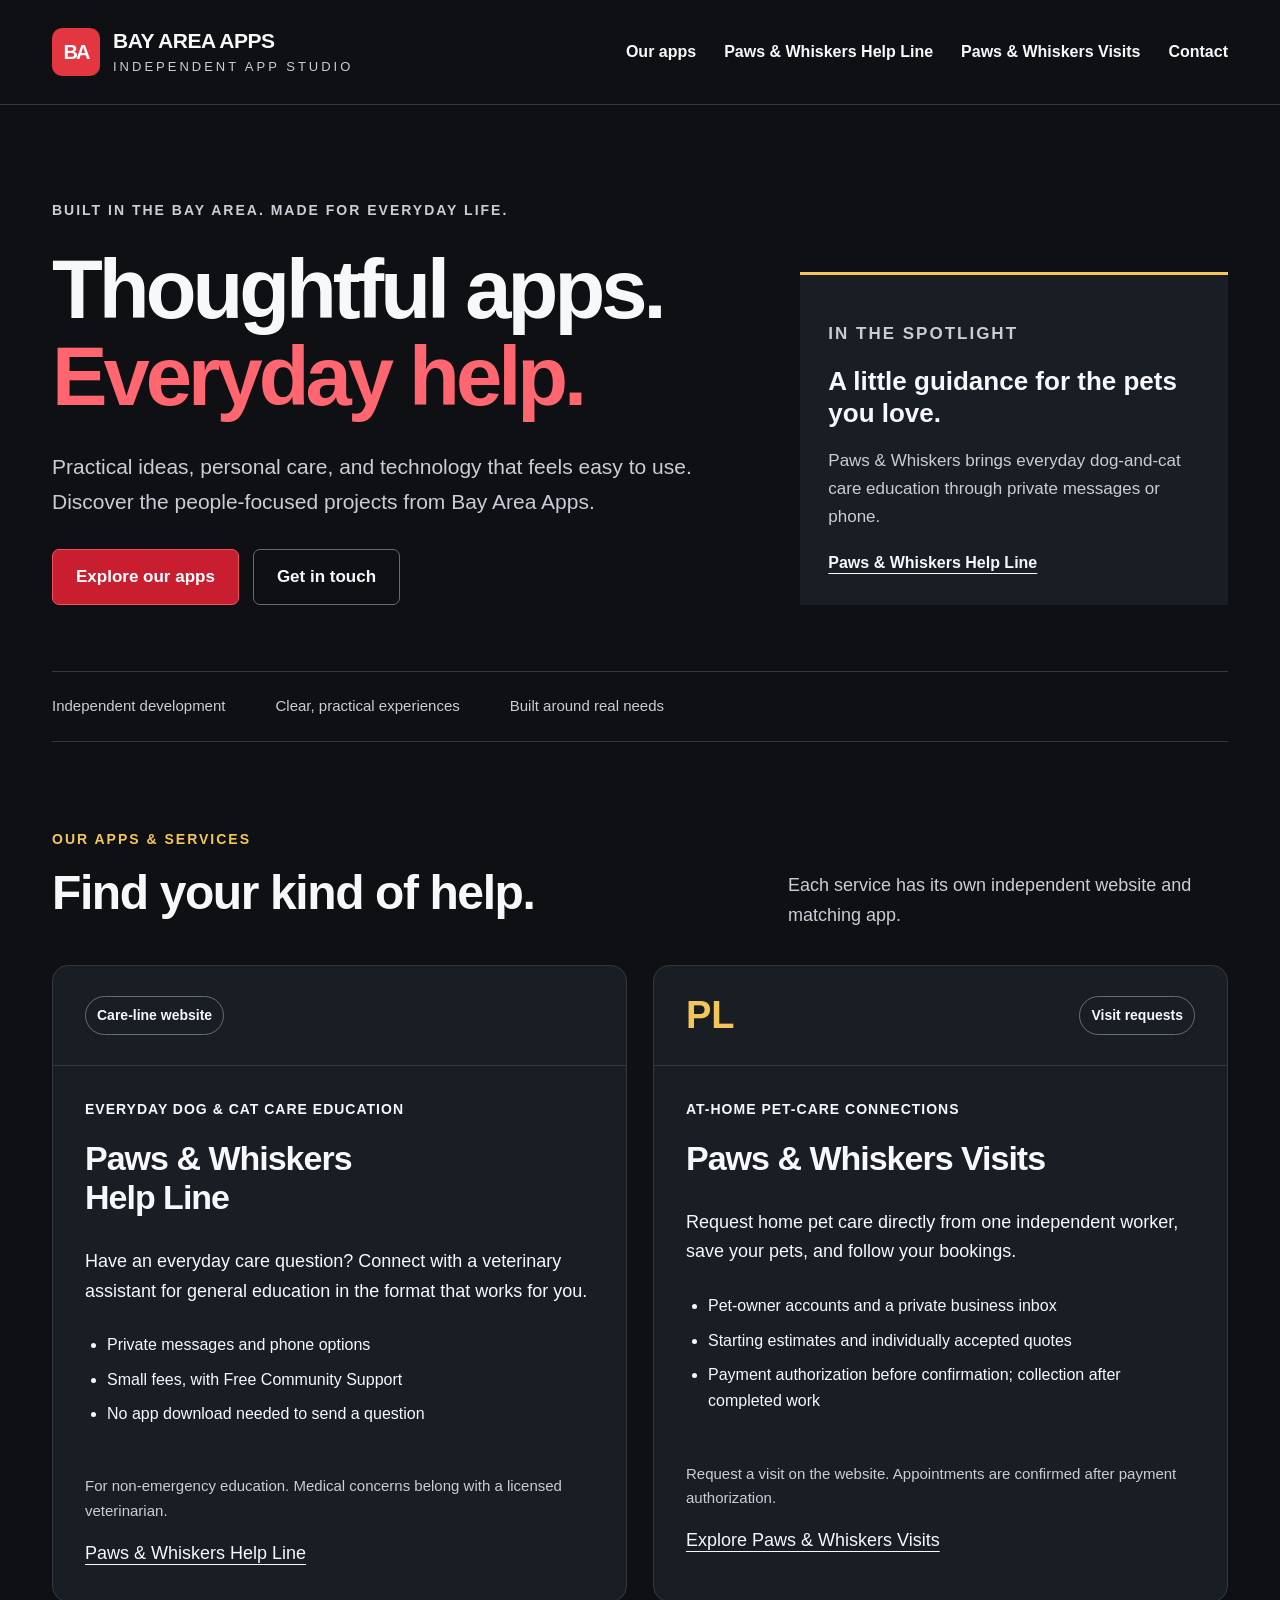
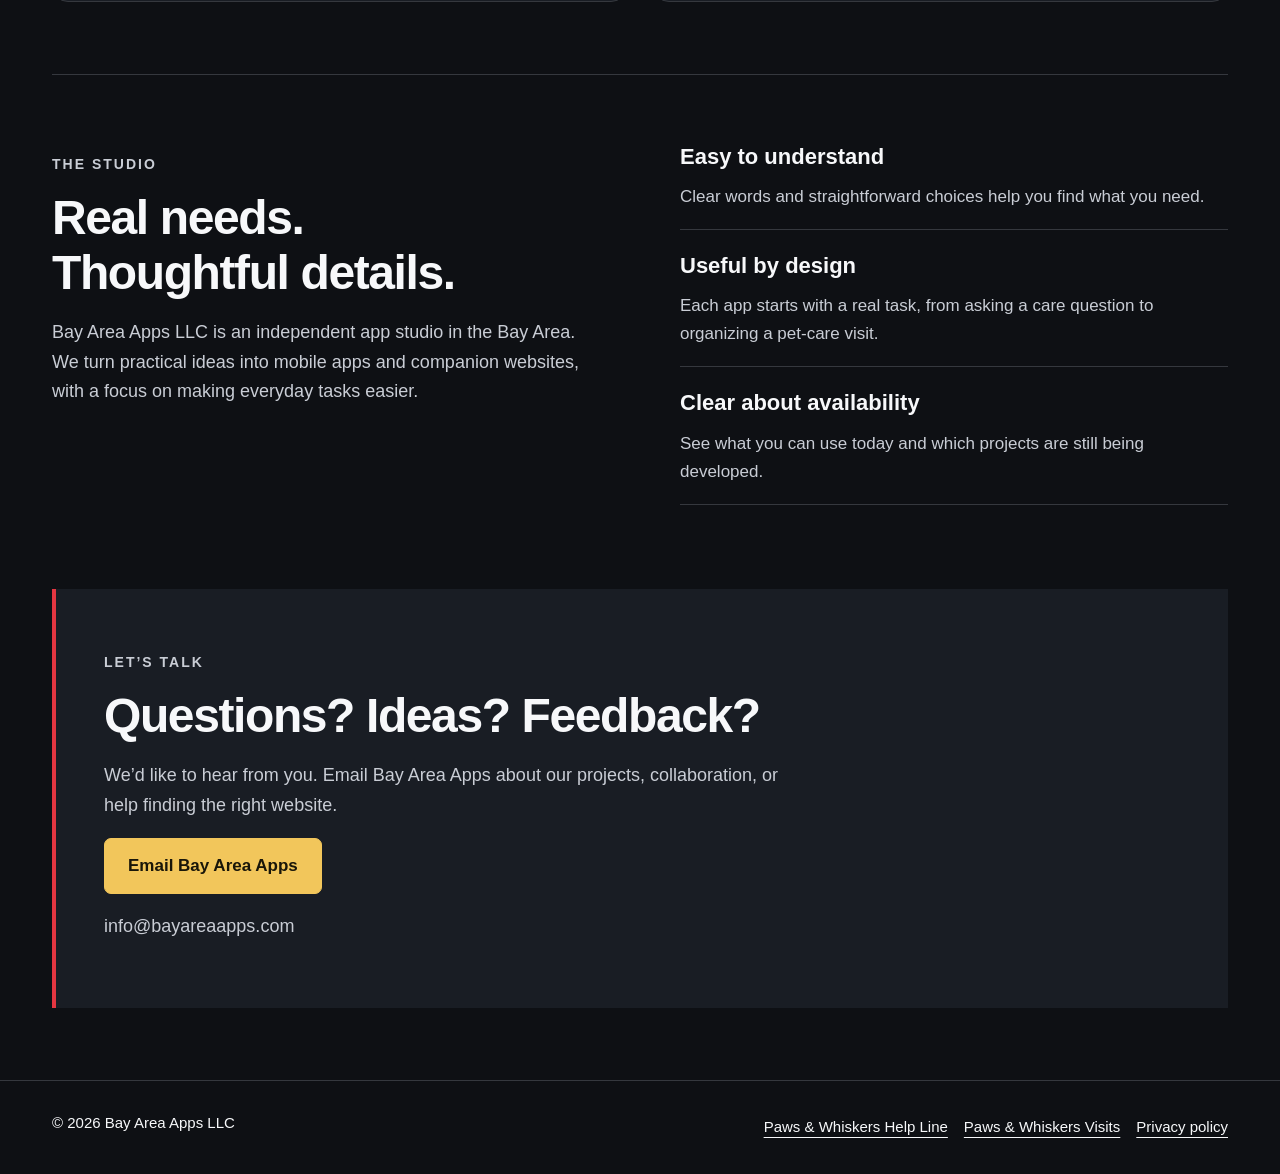
==== commit d63e1948: "Use the Visits name and restore navigation between service websites" ====
--- a/index.html
+++ b/index.html
@@ -1,13 +1,13 @@
 <!doctype html>
-<html lang="en"><head><meta charset="utf-8"><meta name="viewport" content="width=device-width,initial-scale=1"><title>Bay Area Apps | Thoughtful Apps. Everyday Help.</title><meta name="description" content="Discover Bay Area Apps: Paws & Whiskers Help Line for everyday pet-care education and Paws &amp; Whiskers Visit, our at-home pet-care service."><link rel="canonical" href="https://bayareaapps.com/"><meta property="og:title" content="Bay Area Apps — Thoughtful Apps. Everyday Help."><meta property="og:description" content="Explore Paws & Whiskers Help Line and Paws &amp; Whiskers Visit."><meta property="og:type" content="website"><meta property="og:url" content="https://bayareaapps.com/"><meta name="theme-color" content="#0e1014"><link rel="stylesheet" href="/assets/studio.css"><script async src="https://www.googletagmanager.com/gtag/js?id=AW-16932498498"></script><script>window.dataLayer=window.dataLayer||[];function gtag(){dataLayer.push(arguments);}gtag('js',new Date());gtag('config','AW-16932498498');</script><script async src="https://pagead2.googlesyndication.com/pagead/js/adsbygoogle.js?client=ca-pub-4065093972696595" crossorigin="anonymous"></script><link rel="stylesheet" href="/assets/brand-colors.css"></head>
-<body><a class="skip" href="#main">Skip to content</a><header class="top"><div class="container"><nav class="nav" aria-label="Main navigation"><a class="logo" href="/" aria-label="Bay Area Apps home"><span class="mark" aria-hidden="true">BA</span><span>BAY AREA APPS<small>INDEPENDENT APP STUDIO</small></span></a><button class="menu" type="button" aria-expanded="false" aria-controls="main-links">Menu</button><div class="navlinks" id="main-links"><a href="#apps">Our apps</a><span>Paws &amp; Whiskers Help Line</span><span>Paws &amp; Whiskers Visit</span><a href="#contact">Contact</a></div></nav></div></header>
-<main id="main" class="container"><section class="hero"><div><p class="kicker">Built in the Bay Area. Made for everyday life.</p><h1>Thoughtful apps.<br><span>Everyday help.</span></h1><p class="intro">Practical ideas, personal care, and technology that feels easy to use. Discover the people-focused projects from Bay Area Apps.</p><div class="actions"><a class="button" href="#apps">Explore our apps</a><a class="button outline" href="#contact">Get in touch</a></div></div><aside class="hero-note"><p class="kicker">In the spotlight</p><h2>A little guidance for the pets you love.</h2><p>Paws &amp; Whiskers brings everyday dog-and-cat care education through private messages or phone.</p><span>Paws &amp; Whiskers Help Line</span></aside></section>
+<html lang="en"><head><meta charset="utf-8"><meta name="viewport" content="width=device-width,initial-scale=1"><title>Bay Area Apps | Thoughtful Apps. Everyday Help.</title><meta name="description" content="Discover Bay Area Apps: Paws & Whiskers Help Line for everyday pet-care education and Paws &amp; Whiskers Visits, our at-home pet-care service."><link rel="canonical" href="https://bayareaapps.com/"><meta property="og:title" content="Bay Area Apps — Thoughtful Apps. Everyday Help."><meta property="og:description" content="Explore Paws & Whiskers Help Line and Paws &amp; Whiskers Visits."><meta property="og:type" content="website"><meta property="og:url" content="https://bayareaapps.com/"><meta name="theme-color" content="#0e1014"><link rel="stylesheet" href="/assets/studio.css"><script async src="https://www.googletagmanager.com/gtag/js?id=AW-16932498498"></script><script>window.dataLayer=window.dataLayer||[];function gtag(){dataLayer.push(arguments);}gtag('js',new Date());gtag('config','AW-16932498498');</script><script async src="https://pagead2.googlesyndication.com/pagead/js/adsbygoogle.js?client=ca-pub-4065093972696595" crossorigin="anonymous"></script><link rel="stylesheet" href="/assets/brand-colors.css"></head>
+<body><a class="skip" href="#main">Skip to content</a><header class="top"><div class="container"><nav class="nav" aria-label="Main navigation"><a class="logo" href="/" aria-label="Bay Area Apps home"><span class="mark" aria-hidden="true">BA</span><span>BAY AREA APPS<small>INDEPENDENT APP STUDIO</small></span></a><button class="menu" type="button" aria-expanded="false" aria-controls="main-links">Menu</button><div class="navlinks" id="main-links"><a href="#apps">Our apps</a><a href="/paws-whiskers/">Paws &amp; Whiskers Help Line</a><a href="/paws-whiskers-visits/">Paws &amp; Whiskers Visits</a><a href="#contact">Contact</a></div></nav></div></header>
+<main id="main" class="container"><section class="hero"><div><p class="kicker">Built in the Bay Area. Made for everyday life.</p><h1>Thoughtful apps.<br><span>Everyday help.</span></h1><p class="intro">Practical ideas, personal care, and technology that feels easy to use. Discover the people-focused projects from Bay Area Apps.</p><div class="actions"><a class="button" href="#apps">Explore our apps</a><a class="button outline" href="#contact">Get in touch</a></div></div><aside class="hero-note"><p class="kicker">In the spotlight</p><h2>A little guidance for the pets you love.</h2><p>Paws &amp; Whiskers brings everyday dog-and-cat care education through private messages or phone.</p><a href="/paws-whiskers/">Paws &amp; Whiskers Help Line</a></aside></section>
 <div class="band" aria-label="Studio focus"><span>Independent development</span><span>Clear, practical experiences</span><span>Built around real needs</span></div>
 <section class="section" id="apps"><div class="heading"><div><p class="kicker">Our apps &amp; services</p><h2>Find your kind of help.</h2></div><p>Each service has its own independent website and matching app.</p></div><div class="projects">
-<article class="project"><div class="project-top"><span class="badge">Care-line website</span></div><div class="project-body"><p class="category">Everyday dog &amp; cat care education</p><h3>Paws &amp; Whiskers<br>Help Line</h3><p>Have an everyday care question? Connect with a veterinary assistant for general education in the format that works for you.</p><ul><li>Private messages and phone options</li><li>Small fees, with Free Community Support</li><li>No app download needed to send a question</li></ul><p class="note">For non-emergency education. Medical concerns belong with a licensed veterinarian.</p><span>Paws &amp; Whiskers Help Line</span></div></article>
-<article class="project green"><div class="project-top"><span class="project-number" aria-hidden="true">PL</span><span class="badge">Visit requests</span></div><div class="project-body"><p class="category">At-home pet-care connections</p><h3>Paws &amp; Whiskers Visit</h3><p>Request home pet care directly from one independent worker, save your pets, and follow your bookings.</p><ul><li>Pet-owner accounts and a private business inbox</li><li>Starting estimates and individually accepted quotes</li><li>Payment authorization before confirmation; collection after completed work</li></ul><p class="note">Request a visit on the website. Appointments are confirmed after payment authorization.</p><span>Explore Paws &amp; Whiskers Visit</span></div></article>
+<article class="project"><div class="project-top"><span class="badge">Care-line website</span></div><div class="project-body"><p class="category">Everyday dog &amp; cat care education</p><h3>Paws &amp; Whiskers<br>Help Line</h3><p>Have an everyday care question? Connect with a veterinary assistant for general education in the format that works for you.</p><ul><li>Private messages and phone options</li><li>Small fees, with Free Community Support</li><li>No app download needed to send a question</li></ul><p class="note">For non-emergency education. Medical concerns belong with a licensed veterinarian.</p><a href="/paws-whiskers/">Paws &amp; Whiskers Help Line</a></div></article>
+<article class="project green"><div class="project-top"><span class="project-number" aria-hidden="true">PL</span><span class="badge">Visit requests</span></div><div class="project-body"><p class="category">At-home pet-care connections</p><h3>Paws &amp; Whiskers Visits</h3><p>Request home pet care directly from one independent worker, save your pets, and follow your bookings.</p><ul><li>Pet-owner accounts and a private business inbox</li><li>Starting estimates and individually accepted quotes</li><li>Payment authorization before confirmation; collection after completed work</li></ul><p class="note">Request a visit on the website. Appointments are confirmed after payment authorization.</p><a href="/paws-whiskers-visits/">Explore Paws &amp; Whiskers Visits</a></div></article>
 </div></section>
 <section class="about" id="studio"><div><p class="kicker">The studio</p><h2>Real needs.<br>Thoughtful details.</h2><p>Bay Area Apps LLC is an independent app studio in the Bay Area. We turn practical ideas into mobile apps and companion websites, with a focus on making everyday tasks easier.</p></div><div><div class="principle"><h3>Easy to understand</h3><p>Clear words and straightforward choices help you find what you need.</p></div><div class="principle"><h3>Useful by design</h3><p>Each app starts with a real task, from asking a care question to organizing a pet-care visit.</p></div><div class="principle"><h3>Clear about availability</h3><p>See what you can use today and which projects are still being developed.</p></div></div></section>
 <section class="contact" id="contact"><p class="kicker">Let’s talk</p><h2>Questions? Ideas? Feedback?</h2><p>We’d like to hear from you. Email Bay Area Apps about our projects, collaboration, or help finding the right website.</p><a class="button light" href="mailto:info@bayareaapps.com">Email Bay Area Apps</a><p>info@bayareaapps.com</p></section></main>
-<footer><div class="container foot"><span>© 2026 Bay Area Apps LLC</span><nav aria-label="Footer navigation"><span>Paws &amp; Whiskers Help Line</span><span>Paws &amp; Whiskers Visit</span><a href="/privacy/">Privacy policy</a></nav></div></footer>
+<footer><div class="container foot"><span>© 2026 Bay Area Apps LLC</span><nav aria-label="Footer navigation"><a href="/paws-whiskers/">Paws &amp; Whiskers Help Line</a><a href="/paws-whiskers-visits/">Paws &amp; Whiskers Visits</a><a href="/privacy/">Privacy policy</a></nav></div></footer>
 <script>const menu=document.querySelector('.menu'),links=document.querySelector('.navlinks');menu.addEventListener('click',()=>{const open=links.classList.toggle('open');menu.setAttribute('aria-expanded',String(open));});links.addEventListener('click',e=>{if(e.target.closest('a')){links.classList.remove('open');menu.setAttribute('aria-expanded','false');}});document.addEventListener('keydown',e=>{if(e.key==='Escape'&&links.classList.contains('open')){links.classList.remove('open');menu.setAttribute('aria-expanded','false');menu.focus();}});</script></body></html>
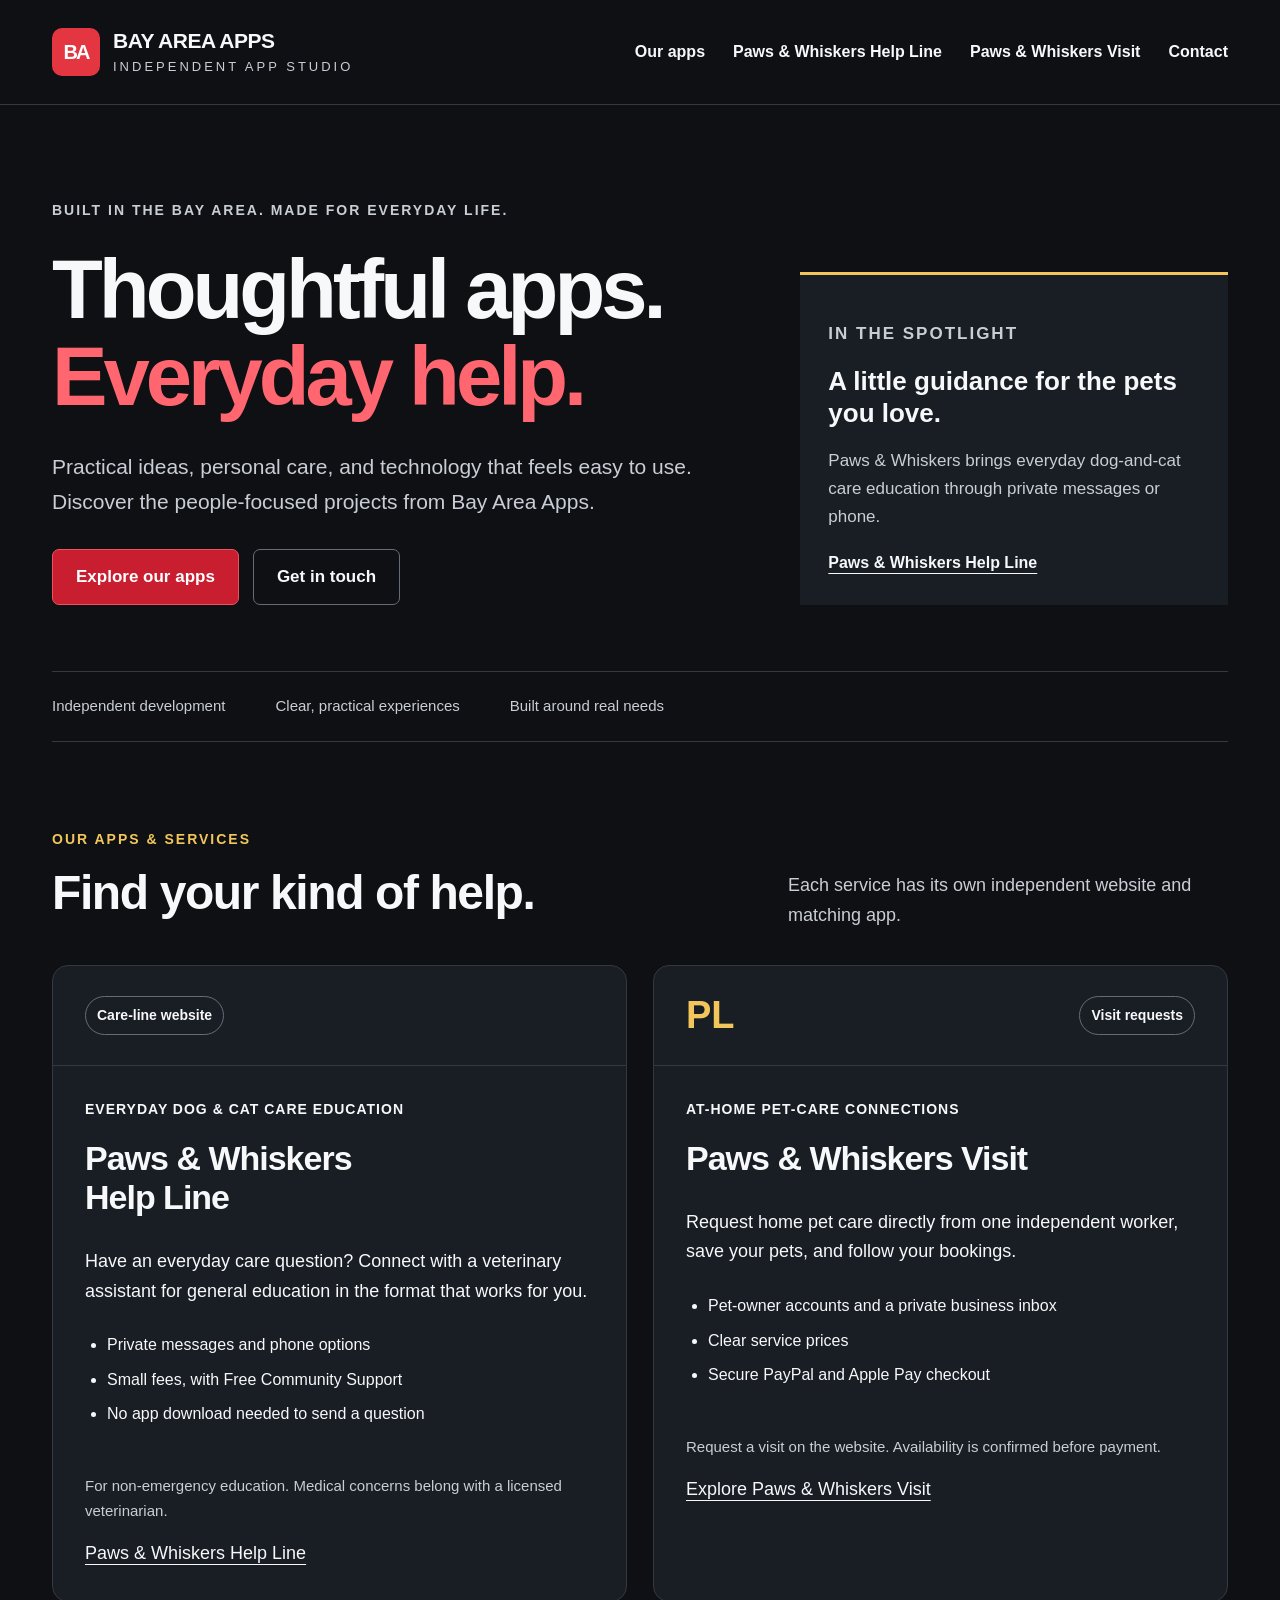
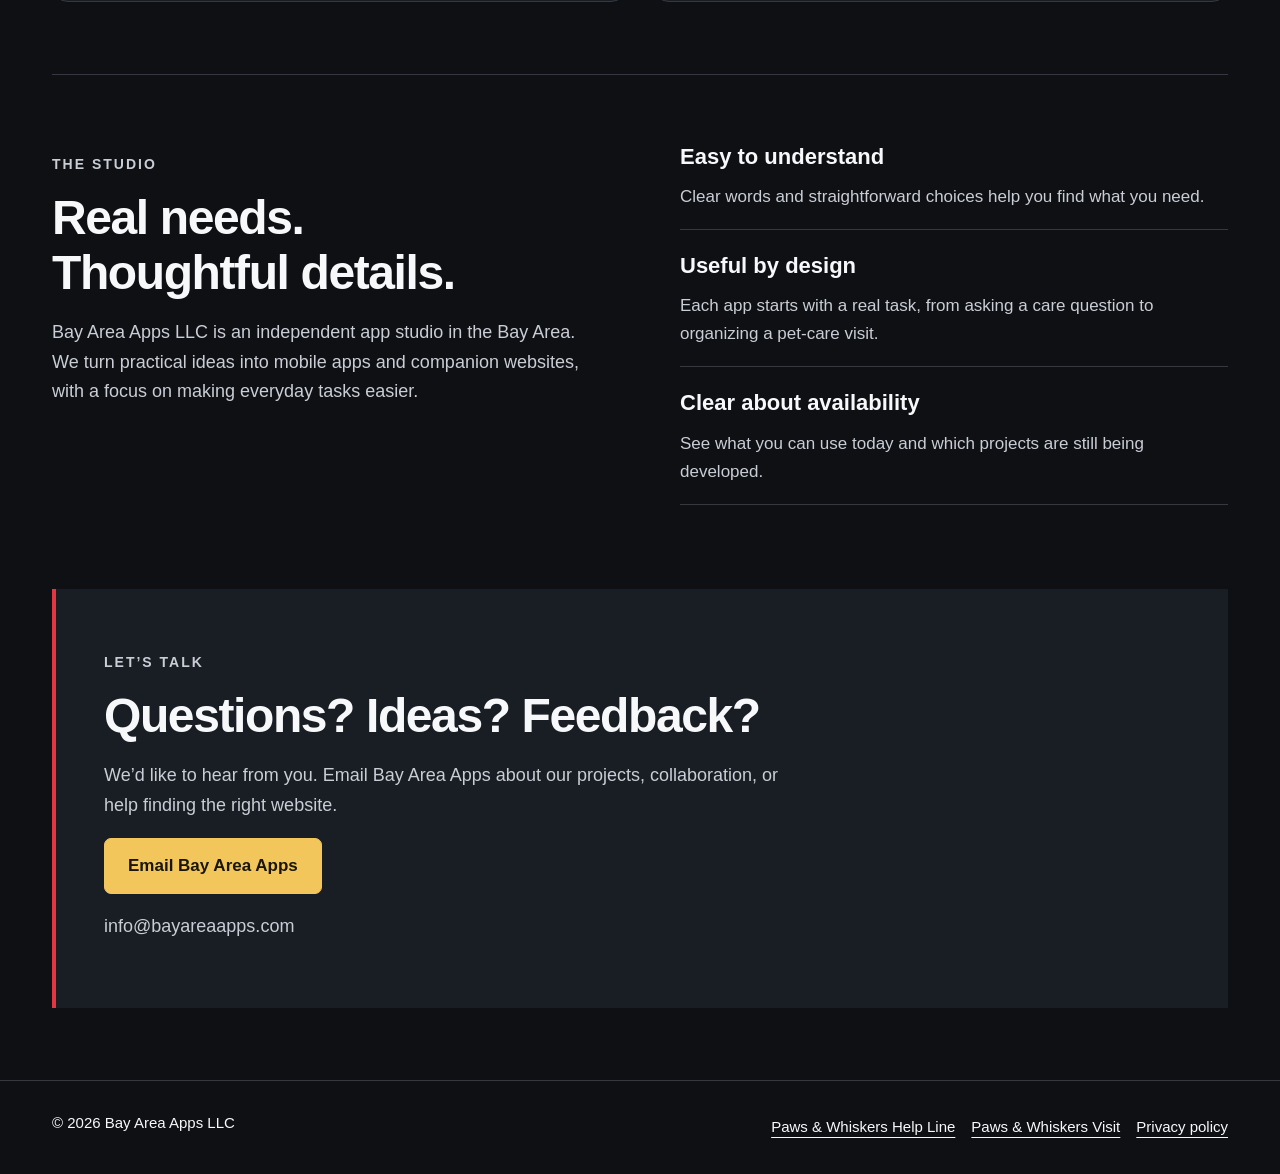
==== commit fc7db454: "Restore Paws & Whiskers service links and connect combined app" ====
--- a/index.html
+++ b/index.html
@@ -1,13 +1,13 @@
 <!doctype html>
-<html lang="en"><head><meta charset="utf-8"><meta name="viewport" content="width=device-width,initial-scale=1"><title>Bay Area Apps | Thoughtful Apps. Everyday Help.</title><meta name="description" content="Discover Bay Area Apps: Paws & Whiskers Help Line for everyday pet-care education and Paws &amp; Whiskers Visits, our at-home pet-care service."><link rel="canonical" href="https://bayareaapps.com/"><meta property="og:title" content="Bay Area Apps — Thoughtful Apps. Everyday Help."><meta property="og:description" content="Explore Paws & Whiskers Help Line and Paws &amp; Whiskers Visits."><meta property="og:type" content="website"><meta property="og:url" content="https://bayareaapps.com/"><meta name="theme-color" content="#0e1014"><link rel="stylesheet" href="/assets/studio.css"><script async src="https://www.googletagmanager.com/gtag/js?id=AW-16932498498"></script><script>window.dataLayer=window.dataLayer||[];function gtag(){dataLayer.push(arguments);}gtag('js',new Date());gtag('config','AW-16932498498');</script><script async src="https://pagead2.googlesyndication.com/pagead/js/adsbygoogle.js?client=ca-pub-4065093972696595" crossorigin="anonymous"></script><link rel="stylesheet" href="/assets/brand-colors.css"></head>
-<body><a class="skip" href="#main">Skip to content</a><header class="top"><div class="container"><nav class="nav" aria-label="Main navigation"><a class="logo" href="/" aria-label="Bay Area Apps home"><span class="mark" aria-hidden="true">BA</span><span>BAY AREA APPS<small>INDEPENDENT APP STUDIO</small></span></a><button class="menu" type="button" aria-expanded="false" aria-controls="main-links">Menu</button><div class="navlinks" id="main-links"><a href="#apps">Our apps</a><a href="/paws-whiskers/">Paws &amp; Whiskers Help Line</a><a href="/paws-whiskers-visits/">Paws &amp; Whiskers Visits</a><a href="#contact">Contact</a></div></nav></div></header>
+<html lang="en"><head><meta charset="utf-8"><meta name="viewport" content="width=device-width,initial-scale=1"><title>Bay Area Apps | Thoughtful Apps. Everyday Help.</title><meta name="description" content="Discover Bay Area Apps: Paws & Whiskers Help Line for everyday pet-care education and Paws &amp; Whiskers Visit, our at-home pet-care service."><link rel="canonical" href="https://bayareaapps.com/"><meta property="og:title" content="Bay Area Apps — Thoughtful Apps. Everyday Help."><meta property="og:description" content="Explore Paws & Whiskers Help Line and Paws &amp; Whiskers Visit."><meta property="og:type" content="website"><meta property="og:url" content="https://bayareaapps.com/"><meta name="theme-color" content="#0e1014"><link rel="stylesheet" href="/assets/studio.css"><script async src="https://www.googletagmanager.com/gtag/js?id=AW-16932498498"></script><script>window.dataLayer=window.dataLayer||[];function gtag(){dataLayer.push(arguments);}gtag('js',new Date());gtag('config','AW-16932498498');</script><script async src="https://pagead2.googlesyndication.com/pagead/js/adsbygoogle.js?client=ca-pub-4065093972696595" crossorigin="anonymous"></script><link rel="stylesheet" href="/assets/brand-colors.css"></head>
+<body><a class="skip" href="#main">Skip to content</a><header class="top"><div class="container"><nav class="nav" aria-label="Main navigation"><a class="logo" href="/" aria-label="Bay Area Apps home"><span class="mark" aria-hidden="true">BA</span><span>BAY AREA APPS<small>INDEPENDENT APP STUDIO</small></span></a><button class="menu" type="button" aria-expanded="false" aria-controls="main-links">Menu</button><div class="navlinks" id="main-links"><a href="#apps">Our apps</a><a href="/paws-whiskers/">Paws &amp; Whiskers Help Line</a><a href="/petassist-local/">Paws &amp; Whiskers Visit</a><a href="#contact">Contact</a></div></nav></div></header>
 <main id="main" class="container"><section class="hero"><div><p class="kicker">Built in the Bay Area. Made for everyday life.</p><h1>Thoughtful apps.<br><span>Everyday help.</span></h1><p class="intro">Practical ideas, personal care, and technology that feels easy to use. Discover the people-focused projects from Bay Area Apps.</p><div class="actions"><a class="button" href="#apps">Explore our apps</a><a class="button outline" href="#contact">Get in touch</a></div></div><aside class="hero-note"><p class="kicker">In the spotlight</p><h2>A little guidance for the pets you love.</h2><p>Paws &amp; Whiskers brings everyday dog-and-cat care education through private messages or phone.</p><a href="/paws-whiskers/">Paws &amp; Whiskers Help Line</a></aside></section>
 <div class="band" aria-label="Studio focus"><span>Independent development</span><span>Clear, practical experiences</span><span>Built around real needs</span></div>
 <section class="section" id="apps"><div class="heading"><div><p class="kicker">Our apps &amp; services</p><h2>Find your kind of help.</h2></div><p>Each service has its own independent website and matching app.</p></div><div class="projects">
 <article class="project"><div class="project-top"><span class="badge">Care-line website</span></div><div class="project-body"><p class="category">Everyday dog &amp; cat care education</p><h3>Paws &amp; Whiskers<br>Help Line</h3><p>Have an everyday care question? Connect with a veterinary assistant for general education in the format that works for you.</p><ul><li>Private messages and phone options</li><li>Small fees, with Free Community Support</li><li>No app download needed to send a question</li></ul><p class="note">For non-emergency education. Medical concerns belong with a licensed veterinarian.</p><a href="/paws-whiskers/">Paws &amp; Whiskers Help Line</a></div></article>
-<article class="project green"><div class="project-top"><span class="project-number" aria-hidden="true">PL</span><span class="badge">Visit requests</span></div><div class="project-body"><p class="category">At-home pet-care connections</p><h3>Paws &amp; Whiskers Visits</h3><p>Request home pet care directly from one independent worker, save your pets, and follow your bookings.</p><ul><li>Pet-owner accounts and a private business inbox</li><li>Starting estimates and individually accepted quotes</li><li>Payment authorization before confirmation; collection after completed work</li></ul><p class="note">Request a visit on the website. Appointments are confirmed after payment authorization.</p><a href="/paws-whiskers-visits/">Explore Paws &amp; Whiskers Visits</a></div></article>
+<article class="project green"><div class="project-top"><span class="project-number" aria-hidden="true">PL</span><span class="badge">Visit requests</span></div><div class="project-body"><p class="category">At-home pet-care connections</p><h3>Paws &amp; Whiskers Visit</h3><p>Request home pet care directly from one independent worker, save your pets, and follow your bookings.</p><ul><li>Pet-owner accounts and a private business inbox</li><li>Clear service prices</li><li>Secure PayPal and Apple Pay checkout</li></ul><p class="note">Request a visit on the website. Availability is confirmed before payment.</p><a href="/petassist-local/">Explore Paws &amp; Whiskers Visit</a></div></article>
 </div></section>
 <section class="about" id="studio"><div><p class="kicker">The studio</p><h2>Real needs.<br>Thoughtful details.</h2><p>Bay Area Apps LLC is an independent app studio in the Bay Area. We turn practical ideas into mobile apps and companion websites, with a focus on making everyday tasks easier.</p></div><div><div class="principle"><h3>Easy to understand</h3><p>Clear words and straightforward choices help you find what you need.</p></div><div class="principle"><h3>Useful by design</h3><p>Each app starts with a real task, from asking a care question to organizing a pet-care visit.</p></div><div class="principle"><h3>Clear about availability</h3><p>See what you can use today and which projects are still being developed.</p></div></div></section>
 <section class="contact" id="contact"><p class="kicker">Let’s talk</p><h2>Questions? Ideas? Feedback?</h2><p>We’d like to hear from you. Email Bay Area Apps about our projects, collaboration, or help finding the right website.</p><a class="button light" href="mailto:info@bayareaapps.com">Email Bay Area Apps</a><p>info@bayareaapps.com</p></section></main>
-<footer><div class="container foot"><span>© 2026 Bay Area Apps LLC</span><nav aria-label="Footer navigation"><a href="/paws-whiskers/">Paws &amp; Whiskers Help Line</a><a href="/paws-whiskers-visits/">Paws &amp; Whiskers Visits</a><a href="/privacy/">Privacy policy</a></nav></div></footer>
+<footer><div class="container foot"><span>© 2026 Bay Area Apps LLC</span><nav aria-label="Footer navigation"><a href="/paws-whiskers/">Paws &amp; Whiskers Help Line</a><a href="/petassist-local/">Paws &amp; Whiskers Visit</a><a href="/privacy/">Privacy policy</a></nav></div></footer>
 <script>const menu=document.querySelector('.menu'),links=document.querySelector('.navlinks');menu.addEventListener('click',()=>{const open=links.classList.toggle('open');menu.setAttribute('aria-expanded',String(open));});links.addEventListener('click',e=>{if(e.target.closest('a')){links.classList.remove('open');menu.setAttribute('aria-expanded','false');}});document.addEventListener('keydown',e=>{if(e.key==='Escape'&&links.classList.contains('open')){links.classList.remove('open');menu.setAttribute('aria-expanded','false');menu.focus();}});</script></body></html>
